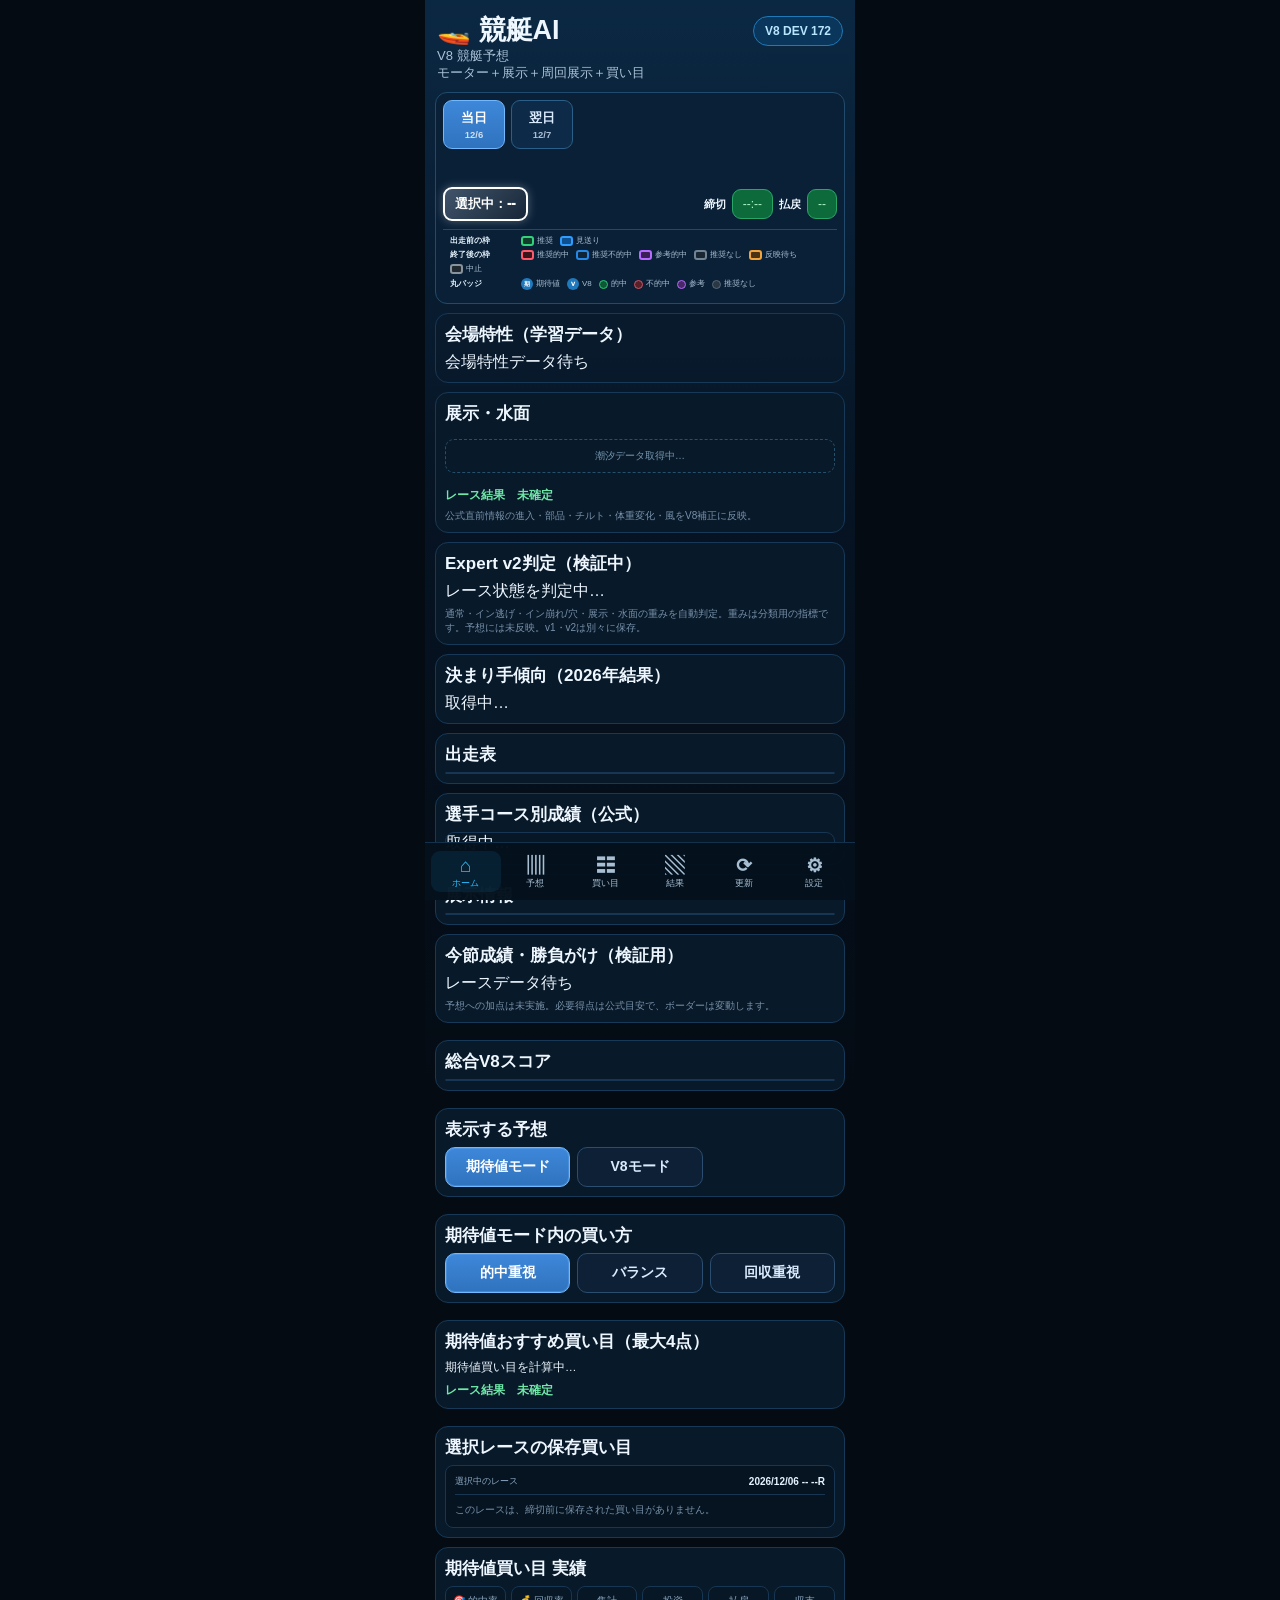
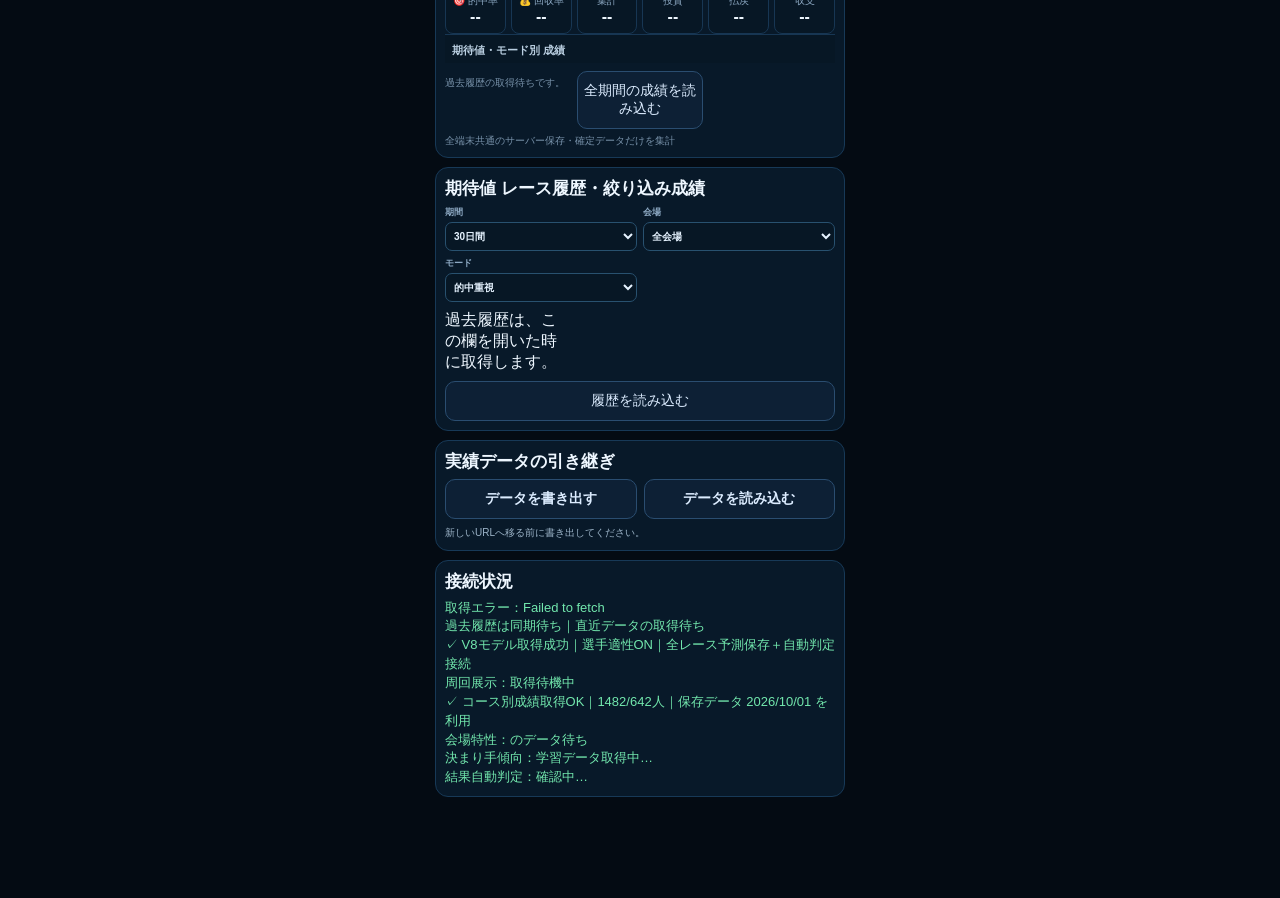
==== index.html @ 97341f0e "DEV172 move meeting context immediately above V8 scores" ====
<!DOCTYPE html>
<html lang="ja"><head><meta charset="utf-8"/><meta http-equiv="Cache-Control" content="no-cache, no-store, must-revalidate"/><meta http-equiv="Pragma" content="no-cache"/><meta http-equiv="Expires" content="0"/><meta content="width=device-width,initial-scale=1,viewport-fit=cover" name="viewport"/><title>競艇AI V8</title><link rel="preconnect" href="https://raw.githubusercontent.com" crossorigin/><link rel="stylesheet" href="styles.css?v=157-whitefix1"><link rel="stylesheet" href="transfer.css?v=88"><link rel="stylesheet" href="mode-fix.css?v=152"><link rel="stylesheet" href="course-stats.css?v=88"><link rel="stylesheet" href="history.css?v=146"><link rel="stylesheet" href="recommendation.css?v=143"><link rel="stylesheet" href="odds-value.css?v=142"><style>.payout-hit{background:#0b7a43!important;color:#eafff4!important;border-color:#25d07f!important}.payout-miss{background:#7f2430!important;color:#fff0f2!important;border-color:#ff6476!important}.payout-ref{background:#652d8f!important;color:#f7eaff!important;border-color:#c084fc!important}.payout-skip{background:#164f86!important;color:#edf7ff!important;border-color:#60a5fa!important}.payout-wait{background:#334155!important;color:#d7e0e8!important;border-color:#64748b!important}</style></head><body data-build="163" data-release="lightweight-runtime"><script>window.__v8HistoryStatus="idle";</script><div class="wrap">
<div class="head nav-anchor" id="homeSection"><div class="brand"><h1>🚤 競艇AI</h1><div class="subhead">V8 競艇予想<br/>モーター＋展示＋周回展示＋買い目</div></div><span class="badge">V8 DEV 172</span></div>
<div class="pickerpanel"><div class="pickrow"><div class="picklabel" aria-hidden="true"></div><div class="datechips"><button class="chipbtn datechip active" id="todayBtn" type="button">当日<small id="todayLabel"></small></button><button class="chipbtn datechip" id="tomorrowBtn" type="button">翌日<small id="tomorrowLabel"></small></button></div></div><div class="pickrow"><div class="picklabel" aria-hidden="true"></div><div aria-label="開催場を横スクロールで選択" class="hscroll" id="venueScroll"></div></div><div class="pickrow"><div class="picklabel" aria-hidden="true"></div><div aria-label="レースを横スクロールで選択" class="hscroll" id="raceScroll"></div></div><div class="cutoffbar"><div class="selectedrace" id="selectedRace">選択中：--</div><div class="ctitle">締切</div><div class="pill" id="cutoff">--:--</div><div class="ctitle">払戻</div><div class="pill" id="selectedPayout">--</div></div><div class="racelegend" aria-label="レース表示の色分け"><div><b>出走前の枠</b><span><i class="lg-frame pre-buy"></i>推奨</span><span><i class="lg-frame pre-skip"></i>見送り</span></div><div><b>終了後の枠</b><span><i class="lg-frame result-hit"></i>推奨的中</span><span><i class="lg-frame result-miss"></i>推奨不的中</span><span><i class="lg-frame result-ref"></i>参考的中</span><span><i class="lg-frame result-none"></i>推奨なし</span><span><i class="lg-frame result-pending"></i>反映待ち</span><span><i class="lg-frame result-cancelled"></i>中止</span></div><div><b>丸バッジ</b><span><i class="lg-badge mode">期</i>期待値</span><span><i class="lg-badge mode">V</i>V8</span><span><i class="lg-dot hit"></i>的中</span><span><i class="lg-dot miss"></i>不的中</span><span><i class="lg-dot ref"></i>参考</span><span><i class="lg-dot none"></i>推奨なし</span></div></div></div>
<div class="panel"><div class="title">会場特性（学習データ）</div><div id="venueTraits">取得中…</div></div>
<div class="panel"><div class="title">展示・水面</div><div class="preview" id="preview"></div><div class="tidepreview" id="tidePreview"><div class="tideempty">潮汐データ取得中…</div></div><div class="livechanges" id="liveChanges"></div><div class="result" id="result">レース結果　未確定</div><div class="foot">公式直前情報の進入・部品・チルト・体重変化・風をV8補正に反映。</div></div>
<div class="panel"><div class="title">Expert v2判定（検証中）</div><div id="expertDiag">レース状態を判定中…</div><div class="foot">通常・イン逃げ・イン崩れ/穴・展示・水面の重みを自動判定。重みは分類用の指標です。予想には未反映。v1・v2は別々に保存。</div></div><div class="panel"><div class="title">決まり手傾向（2026年結果）</div><div id="techniqueTraits">取得中…</div></div>
<div class="panel"><div class="title" id="raceTitle">出走表</div><div class="tablewrap" id="racers"></div></div>
<div class="panel"><div class="title">選手コース別成績（公式）</div><div class="tablewrap" id="courseStats">取得中…</div></div>
<div class="panel"><div class="title">展示情報</div><div class="tablewrap" id="exhibition"></div></div>
<div class="v8grid nav-anchor" id="predictionSection"><div class="panel"><div class="title">総合V8スコア</div><div class="tablewrap" id="v8summary"></div></div><div class="panel nav-anchor" id="betSection"><div class="title">表示する予想</div><div class="modes prediction-type-tabs"><button class="active" data-view="value" aria-pressed="true" type="button">期待値モード</button><button data-view="base" aria-pressed="false" type="button">V8モード</button></div></div><div class="panel value-view-panel"><div class="title">期待値モード内の買い方</div><div class="modes value-modes"><button class="active" data-mode="hit" aria-pressed="true" type="button">的中重視</button><button data-mode="balance" aria-pressed="false" type="button">バランス</button><button data-mode="return" aria-pressed="false" type="button">回収重視</button></div></div><div class="panel value-view-panel"><div class="title">期待値おすすめ買い目（最大4点）</div><div class="kv" id="bets">期待値買い目を計算中…</div><div class="result" id="betResult">レース結果　未確定</div></div><div class="panel value-view-panel"><div class="title">選択レースの保存買い目</div><div id="valueSavedAudit"></div></div><div class="panel base-view-panel" hidden><div class="title">V8モード内の買い方</div><div class="modes base-modes"><button class="active" data-mode="hit" aria-pressed="true" type="button">的中重視</button><button data-mode="balance" aria-pressed="false" type="button">バランス</button><button data-mode="return" aria-pressed="false" type="button">回収重視</button></div></div><div class="panel base-view-panel" hidden><div class="title">通常V8のおすすめ買い目（最大6点）</div><div class="kv" id="baseBets">通常V8買い目を計算中…</div></div><div class="panel base-view-panel" hidden><div class="title">選択レースの保存買い目</div><div id="baseSavedAudit"></div></div></div>
<div class="panel value-view-panel"><div class="title">期待値買い目 実績</div><div class="stats" id="valueStats"><div class="stat"><small>🎯 的中率</small><b>--</b></div><div class="stat"><small>💰 回収率</small><b>--</b></div><div class="stat"><small>集計</small><b>0R</b></div><div class="stat"><small>投資</small><b>¥0</b></div><div class="stat"><small>払戻</small><b>¥0</b></div><div class="stat"><small>収支</small><b>¥0</b></div></div><div class="scoresubtitle">期待値・モード別 成績</div><div class="modestats" id="modeStats"></div><div class="foot">全端末共通のサーバー保存・確定データだけを集計</div></div>
<div class="panel base-view-panel" hidden><div class="title">V8モード 実績</div><div class="scoresubtitle">全V8予想（参考を含む）</div><div class="stats" id="baseStats"><div class="stat"><small>🎯 的中率</small><b>--</b></div><div class="stat"><small>💰 回収率</small><b>--</b></div><div class="stat"><small>集計</small><b>0R</b></div><div class="stat"><small>投資</small><b>¥0</b></div><div class="stat"><small>払戻</small><b>¥0</b></div><div class="stat"><small>収支</small><b>¥0</b></div></div><div class="scoresubtitle">V8・モード別 全予想成績</div><div class="modestats" id="baseModeStats"></div><div class="scoresubtitle stats-section-title">V8 購入推奨のみ</div><div class="stats" id="baseRecommendedStats"><div class="stat"><small>🎯 的中率</small><b>--</b></div><div class="stat"><small>💰 回収率</small><b>--</b></div><div class="stat"><small>集計</small><b>0R</b></div><div class="stat"><small>投資</small><b>¥0</b></div><div class="stat"><small>払戻</small><b>¥0</b></div><div class="stat"><small>収支</small><b>¥0</b></div></div><div class="scoresubtitle">V8・モード別 購入推奨成績</div><div class="modestats" id="baseRecommendedModeStats"></div><div class="foot">全端末共通のサーバー保存データだけを集計。全V8予想には紫表示の参考結果も含み、中止は集計から除外します。</div></div>
<div class="panel nav-anchor" id="settingsSection"><div class="title">実績データの引き継ぎ</div><div class="transfer"><button id="exportDataBtn" type="button">データを書き出す</button><button id="importDataBtn" type="button">データを読み込む</button><input id="importDataFile" type="file" accept="application/json,.json" hidden></div><div class="transferStatus" id="transferStatus">新しいURLへ移る前に書き出してください。</div></div>
<div class="panel"><div class="title">接続状況</div><div class="status" id="status">実データ接続中…</div><div class="status" id="serverDiag">常時自動保存：接続待ち</div><div class="status" id="modelDiag">V8モデル：取得待機中</div><div class="status" id="origDiag">周回展示：取得待機中</div><div class="status" id="courseDiag">コース別成績：取得待機中</div><div class="status" id="venueDiag">会場特性：取得待機中</div><div class="status" id="techniqueDiag">決まり手傾向：取得待機中</div><div class="status" id="resultDiag">結果自動判定：確認中…</div></div>
<nav class="bottomnav" aria-label="画面内メニュー"><button class="active" type="button" data-nav-target="home" aria-current="page"><b>⌂</b>ホーム</button><button type="button" data-nav-target="prediction" aria-current="false"><b>▥</b>予想</button><button type="button" data-nav-target="bets" aria-current="false"><b>☷</b>買い目</button><button type="button" data-nav-target="results" aria-current="false"><b>▧</b>結果</button><button type="button" data-nav-target="refresh" aria-current="false" aria-label="最新データに更新"><b>⟳</b>更新</button><button type="button" data-nav-target="settings" aria-current="false"><b>⚙</b>設定</button></nav>
</div><script src="racer-aptitude.js?v=160-runtime1"></script><script src="app1.js?v=171-lazy-history"></script><script src="probability-calibration.js?v=154"></script><script src="live-conditions.js?v=126"></script><script src="expert-classifier-v2.js?v=169"></script><script src="expert-router.js?v=169"></script><script src="app2.js?v=167-results"></script><script src="odds-value.js?v=164-syncfix"></script><script src="recommendation.js?v=171-lazy-history"></script><script src="history.js?v=171-lazy-history"></script><script src="course-stats.js?v=160-runtime1"></script><script src="venue-stats.js?v=151"></script><script src="technique-stats.js?v=151"></script><script src="pre-race-decision.js?v=143"></script><script src="server-sync.js?v=171-lazy-history"></script><script src="meeting-context.js?v=172-position"></script><script src="navigation.js?v=171-lazy-history"></script></body></html>
---- styles.css ----
*{box-sizing:border-box}html,body{margin:0;background:radial-gradient(circle at 50% 0,#0b2843 0,#061322 38%,#040b13 100%);color:#eef7ff;font-family:-apple-system,BlinkMacSystemFont,"Segoe UI",sans-serif}body{min-width:320px}.wrap{width:100%;max-width:430px;margin:0 auto;padding:14px 10px calc(92px + env(safe-area-inset-bottom))}.head{display:flex;align-items:flex-start;justify-content:space-between;gap:10px;margin:2px 2px 10px}.brand h1{font-size:27px;line-height:1.05;margin:0 0 4px;font-weight:900}.brand .subhead{font-size:13px;color:#aac2d8;line-height:1.3}.badge{font-size:12px;font-weight:800;background:#0a365c;border:1px solid #1f79b7;border-radius:999px;padding:7px 11px;color:#b9e5ff;white-space:nowrap}.panel{background:rgba(9,26,43,.94);border:1px solid #173957;border-radius:13px;padding:9px;margin-bottom:9px}.title{font-size:17px;font-weight:900;margin-bottom:6px}.status{font-size:13px;color:#72e7ad;line-height:1.45}.pickerpanel{margin-bottom:9px;background:#0a2037;border:1px solid #214b6d;border-radius:12px;padding:7px}.pickrow{display:grid;grid-template-columns:52px minmax(0,1fr);align-items:center;gap:6px;margin-bottom:6px}.datechips{display:flex;gap:6px}.datechip{min-width:74px}.datechip small{display:block;font-size:9.5px;opacity:.76;margin-top:2px}.picklabel{font-size:12px;font-weight:850}.hscroll{display:flex;gap:6px;overflow-x:auto;overflow-y:hidden;scrollbar-width:none;padding:1px 1px 3px}.hscroll::-webkit-scrollbar{display:none}.chipbtn{flex:0 0 auto;min-width:62px;border:1px solid #2a5f89;background:#0d2a48;color:#dcecff;border-radius:9px;padding:8px 10px;font-size:13px;font-weight:800;white-space:nowrap}.chipbtn.active{background:linear-gradient(#3e87d9,#2f73be);border-color:#70b8ff;color:#fff}.racechip{min-width:66px}.cutoffbar{display:flex;align-items:center;justify-content:flex-end;gap:6px;margin-top:6px}.cutoffbar .ctitle{font-size:11px;font-weight:850}.cutoffbar .pill{background:#0d6b3b;border:1px solid #2aa568;color:#aaf5c5;border-radius:9px;padding:7px 10px;font-size:12px}.modes{display:grid;grid-template-columns:repeat(3,1fr);gap:7px}button{border:1px solid #2a4d70;background:#0d2035;color:#dcecff;border-radius:10px;padding:10px 6px;font-size:14px}.tablewrap{overflow:hidden;border:1px solid #173653;border-radius:9px;background:#071725}.data{width:100%;border-collapse:collapse;table-layout:fixed;font-size:11.5px}.data th{background:#12304e;color:#b6cde0;padding:6px 2px}.data td{border-top:1px solid #12304a;border-right:1px solid #102b43;padding:6px 2px;text-align:center}.data td.name{text-align:left;font-weight:850}.lanechip{width:28px;height:23px;border-radius:5px;display:inline-flex;align-items:center;justify-content:center;font-weight:900}.l1{background:#fff;color:#111}.l2{background:#333}.l3{background:#ff3b30}.l4{background:#1689ea}.l5{background:#ffd31a;color:#111}.l6{background:#28aa5f}.motor{color:#11d3ff;font-weight:900}.scoreHi{color:#ff5252;font-weight:900}.v8grid{display:grid;grid-template-columns:minmax(0,1.06fr) minmax(0,.94fr);gap:8px}.v8grid>.panel{min-width:0;overflow:hidden}.kv{font-size:11.5px;line-height:1.5}.bettable{width:100%;border-collapse:collapse;table-layout:fixed;font-size:11.5px}.preview{display:grid;grid-template-columns:repeat(4,1fr);gap:6px;text-align:center}.metric,.stat{background:#071725;border:1px solid #173653;border-radius:8px;padding:7px 3px}.metric small,.stat small{display:block;font-size:10px;color:#8ca8c2}.stats{display:grid;grid-template-columns:repeat(6,1fr);gap:5px;text-align:center}.result{font-size:12px;font-weight:800;color:#6ee7a7;margin-top:6px}.foot{font-size:10px;color:#7892aa;margin-top:5px}.bottomnav{position:fixed;left:50%;transform:translateX(-50%);bottom:0;z-index:100;width:100%;max-width:430px;display:grid;grid-template-columns:repeat(5,1fr);background:rgba(5,18,30,.98);border-top:1px solid #14314c;padding:8px 8px calc(8px + env(safe-area-inset-bottom))}.bottomnav div{text-align:center;color:#a8bfd3;font-size:10px}.bottomnav div:first-child{color:#28bfff}.bottomnav b{display:block;font-size:19px}.racechip{position:relative;background:#0d4f8f!important;border-color:#2f9cff!important;color:#fff!important}.racechip.race-ended{background:#111c27!important;border-color:#2b3a47!important;color:#718293!important;opacity:.72}.racechip.race-hit{background:#3a151c!important;border-color:#ff596a!important;color:#fff!important;opacity:1}.racechip.race-miss{background:#102337!important;border-color:#2388e8!important;color:#d8ebff!important}.racechip.race-close{background:#3b171b!important;border-color:#ff596a!important;color:#fff!important}.racechip .racebadge{display:inline-block;margin-top:3px;padding:2px 5px;border-radius:999px;font-size:9px;font-weight:900}.racebadge.hit{background:#102a1b;color:#49e67d}.racebadge.miss{background:#1478d4;color:#fff}.racebadge.wait{background:#34495e;color:#dce7ef}.racebadge.close{background:#ff4757;color:#fff}#raceScroll{display:grid!important;grid-template-columns:repeat(12,minmax(0,1fr));gap:2px;overflow:visible!important;padding:1px 0 3px}#raceScroll .racechip{min-width:0!important;width:100%;padding:6px 1px!important;font-size:10px!important;border-radius:7px;line-height:1.12}#raceScroll .racebadge{font-size:6.5px!important;padding:1px 2px!important}.venuechip{min-width:72px;padding:7px 8px 6px;line-height:1.05}.venuechip .vname{display:block}.venuechip .vnext{display:block;font-size:8.5px;margin-top:4px;font-weight:900}.venuechip .vnext.sale{color:#49e67d}.venuechip .vnext.soon{color:#ffad42}.venuechip .vnext.closed{color:#ff596a}@media(max-width:430px){.wrap{padding-left:8px;padding-right:8px}.panel{padding:8px}.pickerpanel{padding:6px}.chipbtn{font-size:12.5px;padding:8px 9px;min-width:60px}.stats{grid-template-columns:repeat(3,1fr)}}@media(max-width:380px){#raceScroll{gap:1px}#raceScroll .racechip{font-size:9px!important;padding:5px 0!important}#raceScroll .racebadge{font-size:6px!important}}.pickerpanel .pickrow{display:grid!important;grid-template-columns:minmax(0,1fr)!important;gap:0!important}.pickerpanel .pickrow>.picklabel{display:none!important}
/* Selected race: keep race status colors, but make the current choice unmistakable. */
#raceScroll{padding-bottom:15px!important}
#raceScroll .racechip.active{z-index:5;border:2px solid #fff!important;box-shadow:0 0 0 2px rgba(190,222,255,.95),0 0 14px rgba(255,255,255,.95)!important;transform:translateY(-2px) scale(1.08);filter:brightness(1.18)}
#raceScroll .racechip.active::after{content:"選択中";position:absolute;left:50%;bottom:-13px;transform:translateX(-50%);padding:2px 4px;border-radius:999px;background:#fff;color:#16202a;font-size:7px;font-weight:1000;line-height:1;white-space:nowrap}
.selectedrace{margin-right:auto;display:flex;align-items:center;min-height:31px;padding:6px 10px;border:2px solid #fff;border-radius:9px;background:linear-gradient(135deg,#41546a,#172738);color:#fff;font-size:13px;font-weight:950;box-shadow:0 0 10px rgba(255,255,255,.3)}
@media(max-width:380px){#raceScroll .racechip.active{transform:translateY(-2px) scale(1.06)}.selectedrace{font-size:12px;padding:6px 8px}}

html{scroll-behavior:smooth}.nav-anchor{scroll-margin-top:12px}.bottomnav button{border:0!important;background:transparent!important;border-radius:9px!important;padding:3px 1px!important;text-align:center;color:#a8bfd3;font-size:10px;line-height:1.25;min-width:0;touch-action:manipulation}.bottomnav button.active{color:#28bfff!important;background:rgba(24,118,177,.14)!important}.bottomnav button:active{background:rgba(40,191,255,.22)!important}.bottomnav button b{pointer-events:none}

.tidepreview{display:grid;grid-template-columns:repeat(3,minmax(0,1fr));gap:7px;margin-top:8px}.tidemetric{min-width:0;border:1px solid #1b4c70;border-radius:10px;background:#071a2a;padding:9px 5px;text-align:center}.tidemetric small{display:block;color:#86a7c0;font-size:10px;margin-bottom:3px}.tidemetric b{display:block;color:#dff3ff;font-size:14px;white-space:nowrap}.tidemetric em{display:block;color:#62d9ff;font-size:9px;font-style:normal;margin-top:2px;white-space:nowrap}.tidesource,.tideempty{grid-column:1/-1;color:#7596ae;font-size:10px;padding:0 2px}.tideempty{border:1px dashed #25506c;border-radius:9px;padding:9px;text-align:center}
.livechanges{display:grid;grid-template-columns:repeat(2,minmax(0,1fr));gap:6px;margin-top:8px}.livechange{min-width:0;border:1px solid #1c4566;border-radius:9px;background:#091d30;padding:7px}.livechange small{display:block;color:#80a1ba;font-size:9px;margin-bottom:3px}.livechange b{display:block;color:#e5f5ff;font-size:10px;line-height:1.35;overflow-wrap:anywhere}.livewind{grid-column:1/-1;display:flex;justify-content:space-between;gap:8px;border:1px solid #23618a;border-radius:9px;background:#0b2740;padding:7px 9px;font-size:10px}.livewind span{color:#8eb1ca}.livewind b{color:#68ddff;text-align:right}.changeMark{display:inline-block;border-radius:999px;background:#6a2530;color:#ffb9c1;padding:2px 5px;font-weight:900}.subvalue{display:block;color:#7fa2bb;font-size:9px;margin-top:2px}.partchange{color:#ffcc6a;font-weight:800}
#exhibition{overflow-x:auto}.liveex{min-width:760px;table-layout:auto}.liveex th,.liveex td{white-space:nowrap;padding-left:5px;padding-right:5px}.breakdown{width:100%!important;min-width:0!important;table-layout:fixed!important;font-size:9px}.breakdown th,.breakdown td{min-width:0;padding:5px 0!important;white-space:normal;line-height:1.15}.breakdown .lanechip{width:23px;height:21px;font-size:10px}
.bottomnav{grid-template-columns:repeat(6,1fr)!important;padding-left:6px!important;padding-right:6px!important}.bottomnav button{font-size:9px!important}.bottomnav button.refreshing{color:#66d9ff!important}.bottomnav button.refreshing b{animation:navspin .8s linear infinite}@keyframes navspin{to{transform:rotate(360deg)}}
#raceScroll .racechip.race-buy{background:#123c2a!important;box-shadow:inset 0 0 0 1px rgba(52,209,125,.28);color:#fff!important;opacity:1}#raceScroll .racechip.race-buy:not(.active){border-color:#34d17d!important}#raceScroll .racechip.race-skip{background:#0d4f8f!important;border-color:#2f9cff!important;color:#fff!important;opacity:1}#raceScroll .racechip.race-decision-pending{background:#243443!important;border-color:#64798b!important;color:#c4d1dc!important}.predecision{display:flex;align-items:center;justify-content:center;gap:2px;margin:3px auto 0;height:11px;line-height:1}.predecision b{font-size:6.5px;font-weight:950}.predecision.buy b{color:#8affbd}.predecision.skip b{color:#b9e5ff}.predecision.pending b{color:#aab8c5}.predecision i{display:inline-flex;align-items:center;justify-content:center;width:10px;height:10px;border-radius:50%;font-size:6px;font-style:normal;font-weight:950}.predecision i.value{background:#be6b12;color:#fff1c9}.predecision i.v8{background:#2179bd;color:#e7f6ff}
.racelegend{display:grid;gap:4px;margin-top:8px;padding:6px 7px;border-top:1px solid #234963;color:#aac0d2;font-size:8px;line-height:1.2}.racelegend>div{display:flex;align-items:center;flex-wrap:wrap;gap:4px 7px}.racelegend b{flex:0 0 64px;color:#e4f2fc;font-size:8px}.racelegend span{display:inline-flex;align-items:center;gap:3px;white-space:nowrap}.lg-frame{display:inline-block;width:13px;height:10px;border:2px solid;border-radius:3px;background:#102235}.lg-frame.pre-buy{border-color:#34d17d;background:#123c2a}.lg-frame.pre-skip{border-color:#2f9cff;background:#0d4f8f}.lg-frame.result-hit{border-color:#ff596a;background:#3a151c}.lg-frame.result-miss{border-color:#2388e8;background:#102337}.lg-frame.result-ref{border-color:#d89b28;background:#3b2d12}.lg-frame.result-none{border-color:#718494;background:#1a2732}.lg-frame.result-pending{border-color:#f0a43b;background:#4b3214}.lg-badge{display:inline-flex;align-items:center;justify-content:center;width:12px;height:12px;border-radius:50%;font-size:6px;font-style:normal;font-weight:950}.lg-badge.mode{background:#2179bd;color:#fff}.lg-dot{display:inline-block;width:9px;height:9px;border-radius:50%;border:1px solid}.lg-dot.hit{background:#0d5734;border-color:#28c878}.lg-dot.miss{background:#5a202a;border-color:#d25567}.lg-dot.ref{background:#594116;border-color:#d89b28}.lg-dot.none{background:#2b3742;border-color:#56697a}@media(max-width:380px){.racelegend{padding-left:4px;padding-right:4px}.racelegend b{flex-basis:58px}.racelegend>div{gap:3px 5px}}
#raceScroll .racechip.race-reference:not(.active){background:#3b2d12!important;border-color:#d89b28!important;color:#ffe09a!important;opacity:1}#raceScroll .racechip.race-no-recommendation:not(.active){background:#1a2732!important;border-color:#718494!important;color:#b8c5cf!important;opacity:1}#raceScroll .racechip.race-pending:not(.active){background:#4b3214!important;border-color:#f0a43b!important;color:#ffe2a6!important;opacity:1}
.lg-frame.result-ref{border-color:#b56cff;background:#3a2054}.lg-dot.ref{background:#4a2767;border-color:#b56cff}#raceScroll .racechip.race-reference:not(.active){background:#3a2054!important;border-color:#b56cff!important;color:#ead4ff!important}
#raceScroll .racechip.race-cancelled{background:#202830!important;border-color:#87939d!important;color:#c3cbd2!important;opacity:.78}.racebadge.cancelled{background:#53616d;color:#fff}.venuechip .vnext.cancelled{color:#aeb8c0}
#raceScroll .racechip.race-cancelled.active{box-shadow:0 0 0 2px #fff}.lg-frame.result-cancelled{border-color:#87939d;background:#202830}
.stats-section-title{margin-top:14px;padding-top:11px;border-top:1px solid #214b6d;color:#a9dcff}

/* iOS standalone mode can drop long gradient tiles under memory pressure. */
html,body{background-color:#040b13!important}
body{background-image:none!important}
.wrap{background:linear-gradient(180deg,#0b2843 0,#061322 520px,#040b13 1100px);background-repeat:no-repeat;background-color:#040b13}
---- transfer.css ----
.transfer {
  display: grid;
  grid-template-columns: 1fr 1fr;
  gap: 7px;
}

.transfer button {
  font-weight: 850;
}

.transferStatus {
  margin-top: 7px;
  color: #9db5c9;
  font-size: 10px;
  line-height: 1.45;
}

.transferStatus.ok {
  color: #72e7ad;
}

.transferStatus.err {
  color: #ff8c8c;
}
---- mode-fix.css ----
.modes button{
  font-weight:800;
  transition:background .15s,border-color .15s,box-shadow .15s;
}

.modes button.active{
  background:linear-gradient(#3e87d9,#2f73be);
  border-color:#70b8ff;
  color:#fff;
  box-shadow:0 0 0 1px rgba(112,184,255,.28) inset;
}

.modestat{
  padding:8px 4px;
}

.modestat .mode-name{
  min-height:14px;
  font-size:10px;
  font-weight:900;
  color:#b9cee0;
}

.mode-metrics{
  display:grid;
  grid-template-columns:1fr 1fr;
  gap:3px;
  margin:6px 0 5px;
}

.mode-metrics>div{
  min-width:0;
  padding:4px 2px;
  background:#0a2032;
  border-radius:6px;
}

.modestat .mode-metrics span{
  font-size:8px;
  color:#7892aa;
}

.modestat .mode-metrics b{
  margin:2px 0 0;
  font-size:13px;
  line-height:1.15;
  color:#72e7ad;
}

.modestat .mode-metrics .mode-roi{
  color:#66d9ff;
}

.modestat .mode-count{
  font-size:8.5px;
  color:#8ca8c2;
}

.mode-money{
  display:grid;
  gap:3px;
  margin:0 1px 5px;
  padding:5px;
  background:#061421;
  border:1px solid #173653;
  border-radius:6px;
}

.modestat .mode-money span{
  display:flex;
  align-items:center;
  justify-content:space-between;
  gap:3px;
  font-size:8.5px;
}

.mode-money em{
  color:#7892aa;
  font-style:normal;
}

.mode-money strong{
  min-width:0;
  color:#e6f3ff;
  font-size:10px;
  line-height:1.2;
  white-space:nowrap;
}

.modeaudit{
  grid-column:1/-1;
  margin-top:4px;
  padding:9px;
  background:#061421;
  border:1px solid #173653;
  border-radius:8px;
}

.modeaudit.empty{
  color:#7892aa;
  font-size:9.5px;
  line-height:1.45;
}

.audit-title{
  display:flex;
  align-items:center;
  justify-content:space-between;
  gap:8px;
  padding-bottom:6px;
  border-bottom:1px solid #173653;
}

.audit-title span,.audit-label{
  color:#8ca8c2;
  font-size:9px;
}

.audit-title b{
  color:#e6f3ff;
  font-size:10px;
  text-align:right;
}

.audit-result{
  padding:7px 0 5px;
  color:#8ca8c2;
  font-size:10px;
}

.audit-result strong{
  margin-left:5px;
  color:#ffd37a;
  font-size:13px;
}

.audit-label{
  margin-bottom:4px;
}

.audit-row{
  display:grid;
  grid-template-columns:72px 1fr;
  gap:6px;
  align-items:start;
  padding:6px 0;
  border-top:1px solid rgba(23,54,83,.7);
}

.audit-mode b{
  display:block;
  color:#b9cee0;
  font-size:9px;
}

.audit-status{
  display:inline-block;
  margin-top:3px;
  padding:2px 5px;
  border-radius:999px;
  background:#243443;
  color:#9fb7ca;
  font-size:8px;
  font-weight:900;
}

.audit-status.hit{
  background:#0d5734;
  color:#76f0aa;
}

.audit-status.miss{
  background:#3c2930;
  color:#ff9aaa;
}

.audit-status.ref{
  background:#4a2767;
  color:#ead4ff;
}

.audit-picks{
  display:flex;
  flex-wrap:wrap;
  gap:4px;
}

.audit-picks span{
  padding:3px 5px;
  border:1px solid #28516f;
  border-radius:5px;
  background:#0a2032;
  color:#b9cee0;
  font-size:9px;
  font-weight:800;
}

.audit-picks span.winner{
  background:#5a421d;
  border-color:#d69b32;
  color:#fff0b8;
  box-shadow:0 0 0 1px rgba(255,190,74,.2) inset;
}

.audit-picks span.no-picks{
  border-color:transparent;
  background:transparent;
  color:#7892aa;
  font-weight:500;
}

.audit-empty-note{
  padding:8px 0 1px;
  color:#7892aa;
  font-size:9.5px;
  line-height:1.45;
}

.audit-status.wait{
  background:#123d62;
  color:#9ed6ff;
}

.audit-verdict{margin:2px 0 8px;padding:7px 9px;border-radius:7px;font-size:11px;font-weight:900;border:1px solid #28516f;background:#0a2032;color:#b9cee0}.audit-verdict.hit{border-color:#1e9b63;background:#0b3e29;color:#83f5b7}.audit-verdict.ref{border-color:#b56cff;background:#3a2054;color:#ead4ff}.audit-verdict.miss{border-color:#8e4653;background:#38232a;color:#ff9aaa}.audit-verdict.wait{border-color:#245d88;background:#103653;color:#9ed6ff}

.race-dual{display:inline-flex;justify-content:center;align-items:center;gap:2px;margin-top:2px}.racebadge.mini{display:inline-flex!important;align-items:center;justify-content:center;width:13px;height:13px;margin:0!important;padding:0!important;border-radius:50%!important;font-size:7px!important;line-height:1!important;font-weight:950!important;border:1px solid transparent}.racebadge.mini.hit{background:#0d5734!important;border-color:#28c878;color:#8affbd!important}.racebadge.mini.miss{background:#5a202a!important;border-color:#d25567;color:#ffb2bd!important}.racebadge.mini.ref{background:#594116!important;border-color:#d89b28;color:#ffe09a!important}.racebadge.mini.none{background:#2b3742!important;border-color:#56697a;color:#a6b5c2!important}
.racebadge.mini.ref{background:#4a2767!important;border-color:#b56cff!important;color:#ead4ff!important}
---- course-stats.css ----
.coursenote{font-size:10px;color:#7892aa;margin:0 0 6px}
.coursecell{font-weight:900;color:#70b8ff}
.coursegood{color:#72e7ad;font-weight:900}
.racechip.race-pending{background:#152433!important;border-color:#d69b32!important;color:#b9c8d4!important;opacity:.82}
.racechip.race-pending.active{box-shadow:0 0 0 1px rgba(255,190,74,.35) inset}
.racebadge.pending{background:#5a421d;color:#ffd37a}
.scorenote{font-size:9.5px;line-height:1.35;color:#8fa9bf;padding:5px 7px;background:#061421;border-bottom:1px solid #173653}
.scoretable .scorebig{font-size:15px;font-weight:950;color:#66d9ff}
.scoregrade{display:inline-flex;align-items:center;justify-content:center;width:24px;height:20px;border-radius:6px;font-size:11px;font-weight:950}
.scoregrade.gradeA{background:#0d5734;color:#76f0aa;border:1px solid #238e5b}
.scoregrade.gradeB{background:#5a421d;color:#ffd37a;border:1px solid #9a6d25}
.scoregrade.gradeC{background:#3c2930;color:#ff9aaa;border:1px solid #7a3e4c}
.scoresubtitle{font-size:11px;font-weight:900;color:#b9cee0;padding:8px 7px 5px;background:#071725;border-top:1px solid #173653}
.breakdown td:not(:first-child){font-weight:850;color:#b9e5ff}
.v8grid{grid-template-columns:1fr}
.modehint{font-size:10px;line-height:1.4;color:#9fb7ca;background:#071725;border:1px solid #173653;border-radius:7px;padding:6px 8px;margin-bottom:6px}
.modestats{display:grid;grid-template-columns:repeat(3,1fr);gap:6px;margin-top:8px}
.modestat{background:#071725;border:1px solid #173653;border-radius:8px;padding:8px 3px;text-align:center}
.modestat.active{border-color:#2f9cff;box-shadow:0 0 0 1px rgba(47,156,255,.2) inset}
.modestat small,.modestat span{display:block;font-size:9px;color:#8ca8c2}
.modestat b{display:block;font-size:16px;color:#72e7ad;margin:3px 0}
.venueprofile{display:grid;grid-template-columns:repeat(4,1fr);gap:6px}
.venueprofile>div{background:#071725;border:1px solid #173653;border-radius:8px;padding:7px 3px;text-align:center}
.venueprofile small{display:block;font-size:9px;color:#8ca8c2}
.venueprofile b{display:block;font-size:12px;color:#b9e5ff;margin-top:3px}
.venuenote{font-size:9px;color:#7892aa;line-height:1.4;margin-top:6px}
.techniquelead{background:#071725;border:1px solid #173653;border-radius:9px;padding:8px;margin-bottom:7px}.techniquelead>small{display:block;color:#8ca8c2;font-size:10px;margin-bottom:5px}.techniquechips{display:flex;gap:5px;flex-wrap:wrap}.techniquechip{display:inline-flex;align-items:center;gap:4px;border:1px solid #28516f;border-radius:999px;background:#0d2a43;padding:5px 8px;font-size:11px;color:#bcd4e8}.techniquechip b{color:#fff}.techniquechip.rank1{background:#0d5a3c;border-color:#28b979;color:#baffd3}.techniquechip.rank2{background:#123d62;border-color:#338bd1}.techniquenote{font-size:9.5px;color:#7892aa;margin-top:6px;line-height:1.4}.techniquetable th:nth-child(1){width:12%}.techniquetable th:nth-child(2){width:32%}.techniquetable th:nth-child(3){width:36%}.techniquetable th:nth-child(4){width:20%}.techniquetable td small{display:block;color:#7892aa;font-size:8.5px;margin-top:2px}
---- history.css ----
.history-filters{display:grid;grid-template-columns:repeat(2,1fr);gap:6px;margin-bottom:8px}.history-filters label{font-size:9px;color:#8ca8c2;font-weight:800}.history-filters select{display:block;width:100%;margin-top:3px;padding:7px 4px;border:1px solid #28516f;border-radius:7px;background:#071725;color:#e6f3ff;font-size:10px;font-weight:800}.history-summary{display:grid;grid-template-columns:repeat(3,1fr);gap:5px;margin-bottom:8px}.history-summary>div{padding:7px 3px;border:1px solid #173653;border-radius:7px;background:#071725;text-align:center}.history-summary small{display:block;color:#7892aa;font-size:8px}.history-summary b{display:block;margin-top:2px;color:#e6f3ff;font-size:12px}.history-summary .roi{color:#66d9ff}.plus{color:#72e7ad!important}.minus{color:#ff8e9d!important}.history-list{display:grid;gap:5px;max-height:440px;overflow:auto}.history-item{border:1px solid #173653;border-radius:8px;background:#071725;overflow:hidden}.history-item summary{display:flex;align-items:center;justify-content:space-between;gap:7px;padding:8px;cursor:pointer;list-style:none}.history-item summary::-webkit-details-marker{display:none}.history-item summary>span:first-child{min-width:0}.history-item summary b{display:block;color:#e6f3ff;font-size:10px}.history-item summary small{display:block;margin-top:2px;color:#7892aa;font-size:9px}.history-result{flex:0 0 auto;padding:3px 6px;border-radius:999px;font-size:8px;font-weight:900}.history-result.hit,.history-mode-row .hit{background:#0d5734;color:#76f0aa}.history-result.miss,.history-mode-row .miss{background:#3c2930;color:#ff9aaa}.history-result.ref,.history-mode-row .ref{background:#4a2767;color:#ead4ff}.history-result.wait,.history-mode-row .wait{background:#123d62;color:#9ed6ff}.history-detail{padding:0 7px 6px}.history-mode-row{display:grid;grid-template-columns:58px 49px 1fr 1fr 52px;gap:3px;align-items:center;padding:6px 0;border-top:1px solid #173653;font-size:8px}.history-mode-row span{color:#b9cee0;font-weight:800}.history-mode-row b{padding:2px 3px;border-radius:999px;text-align:center;font-size:7px}.history-mode-row em{color:#8ca8c2;font-style:normal;text-align:right}.history-mode-row strong{text-align:right;font-size:8px}.history-empty{padding:14px 8px;color:#7892aa;text-align:center;font-size:10px}@media(max-width:380px){.history-filters{gap:4px}.history-filters select{font-size:9px}.history-mode-row{grid-template-columns:49px 46px 1fr 1fr 43px;font-size:7px}}
---- recommendation.css ----
.recommendation-box{margin:0 0 7px;padding:7px;border:1px solid #214b6d;border-radius:8px;background:#071725}.recommend-title{display:flex;align-items:center;justify-content:space-between;gap:5px;margin-bottom:6px;color:#b9cee0;font-size:10px;font-weight:900}.recommend-title strong{padding:3px 7px;border-radius:999px;font-size:9px}.recommend-title strong.buy,.recommend-chip.buy b{background:#0d5734;color:#76f0aa}.recommend-title strong.caution,.recommend-chip.caution b{background:#5a421d;color:#ffe29a}.recommend-title strong.skip,.recommend-chip.skip b{background:#3c2930;color:#ff9aaa}.recommend-title strong.none,.recommend-chip.none b{background:#243443;color:#9fb7ca}.recommend-chips{display:grid;grid-template-columns:repeat(3,1fr);gap:3px}.recommend-chip{min-width:0;padding:4px 2px;border:1px solid #173653;border-radius:6px;background:#0a2032;text-align:center}.recommend-chip.active{border-color:#70b8ff;box-shadow:0 0 0 1px rgba(112,184,255,.25)}.recommend-chip span{display:block;overflow:hidden;color:#8ca8c2;font-size:7px;white-space:nowrap}.recommend-chip b{display:inline-block;margin-top:3px;padding:2px 4px;border-radius:999px;font-size:7px}.recommend-score{margin-top:6px;color:#8ca8c2;font-size:8px}.recommend-score b{color:#e6f3ff;font-size:12px}.recommendation-box ul{margin:4px 0;padding-left:14px;color:#9fb7ca;font-size:8px;line-height:1.45}.recommend-stats{padding-top:5px;border-top:1px solid #173653;color:#66d9ff;font-size:8px;font-weight:800}
---- odds-value.css ----
.odds-wait{margin-bottom:5px;padding:5px 6px;border:1px solid #28516f;border-radius:6px;background:#0a2032;color:#9ed6ff;font-size:8px}.odds-head{display:flex;align-items:center;gap:5px;margin-bottom:6px;color:#b9cee0;font-size:9px;font-weight:900}.odds-head b{padding:2px 5px;border-radius:999px;background:#0d5734;color:#76f0aa}.odds-head span{margin-left:auto;color:#7892aa;font-size:7px}.value-table th,.value-table td{font-size:9px}.value-table .ev-high{color:#72e7ad;font-weight:900}.value-note{margin-top:4px;color:#7892aa;font-size:7px}.value-empty{padding:9px 5px;border:1px solid #3c2930;border-radius:6px;background:#21151a;color:#ff9aaa;font-size:9px;line-height:1.4}
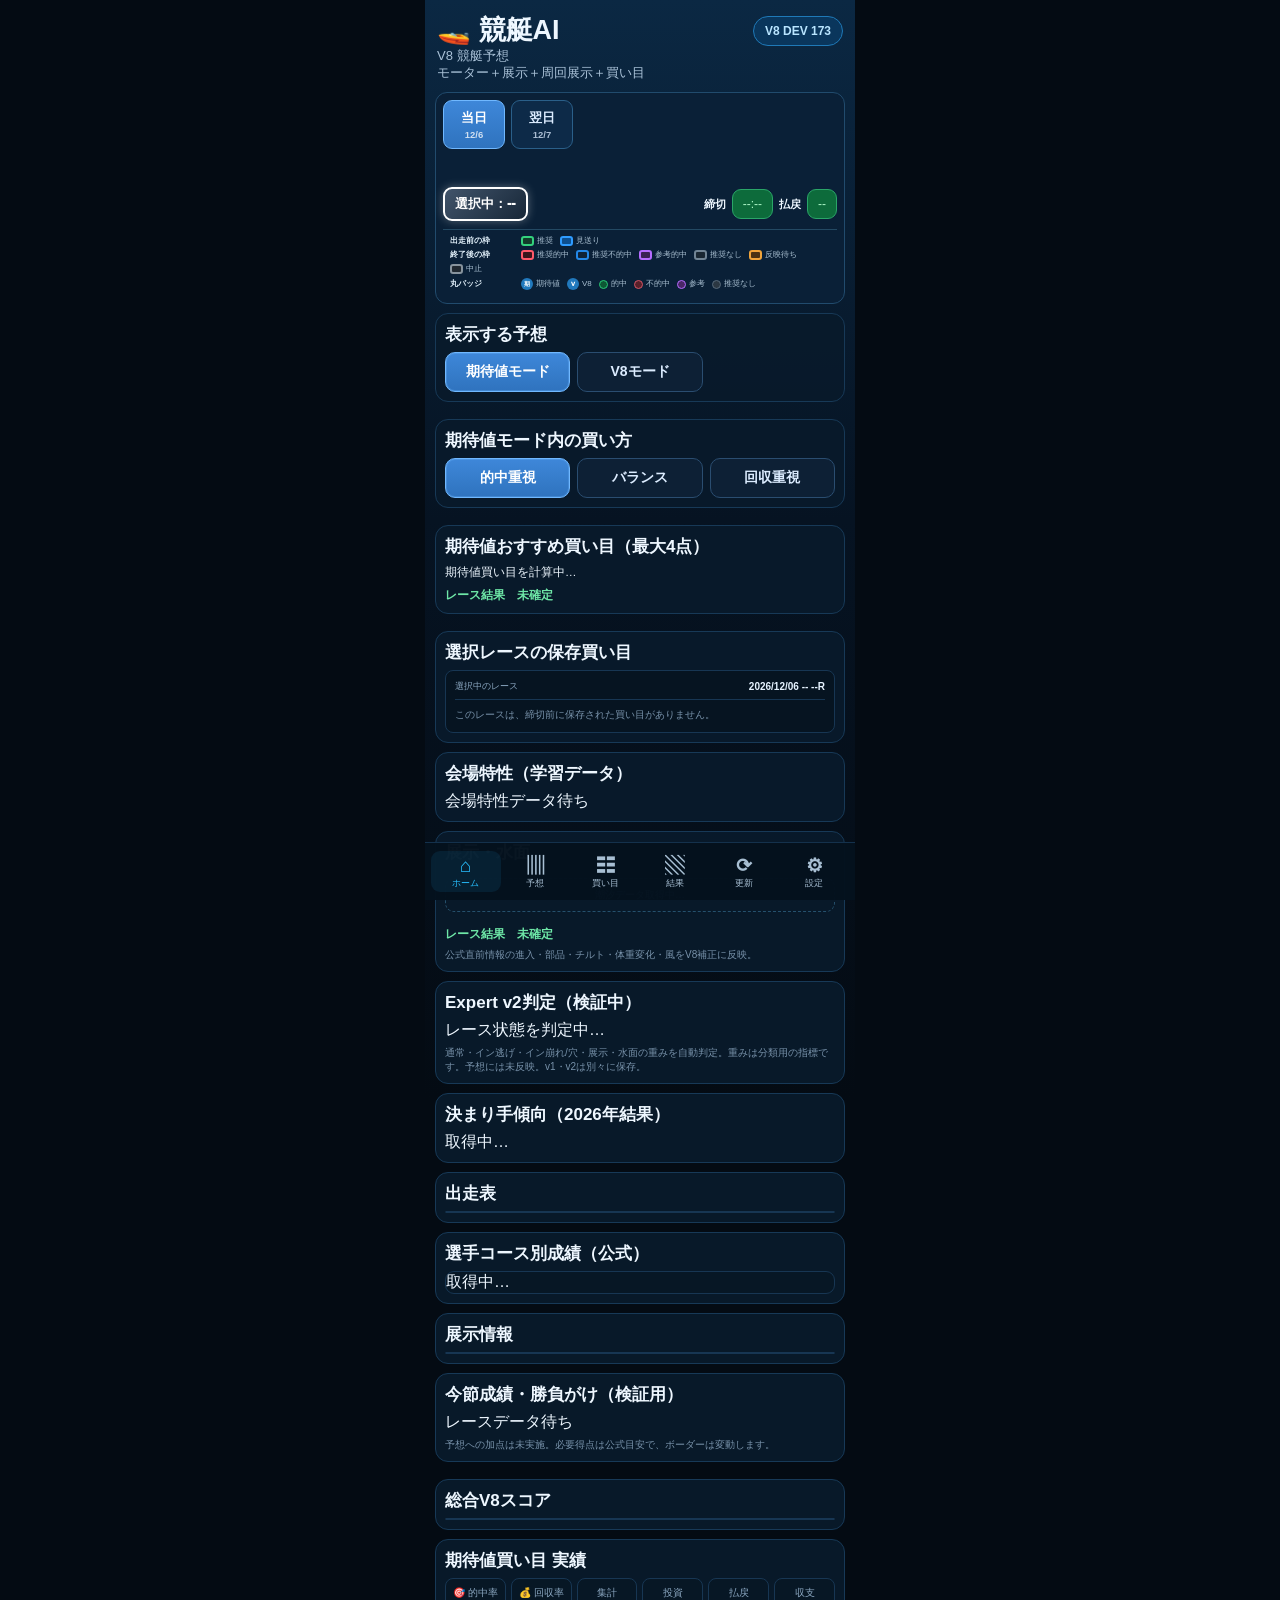
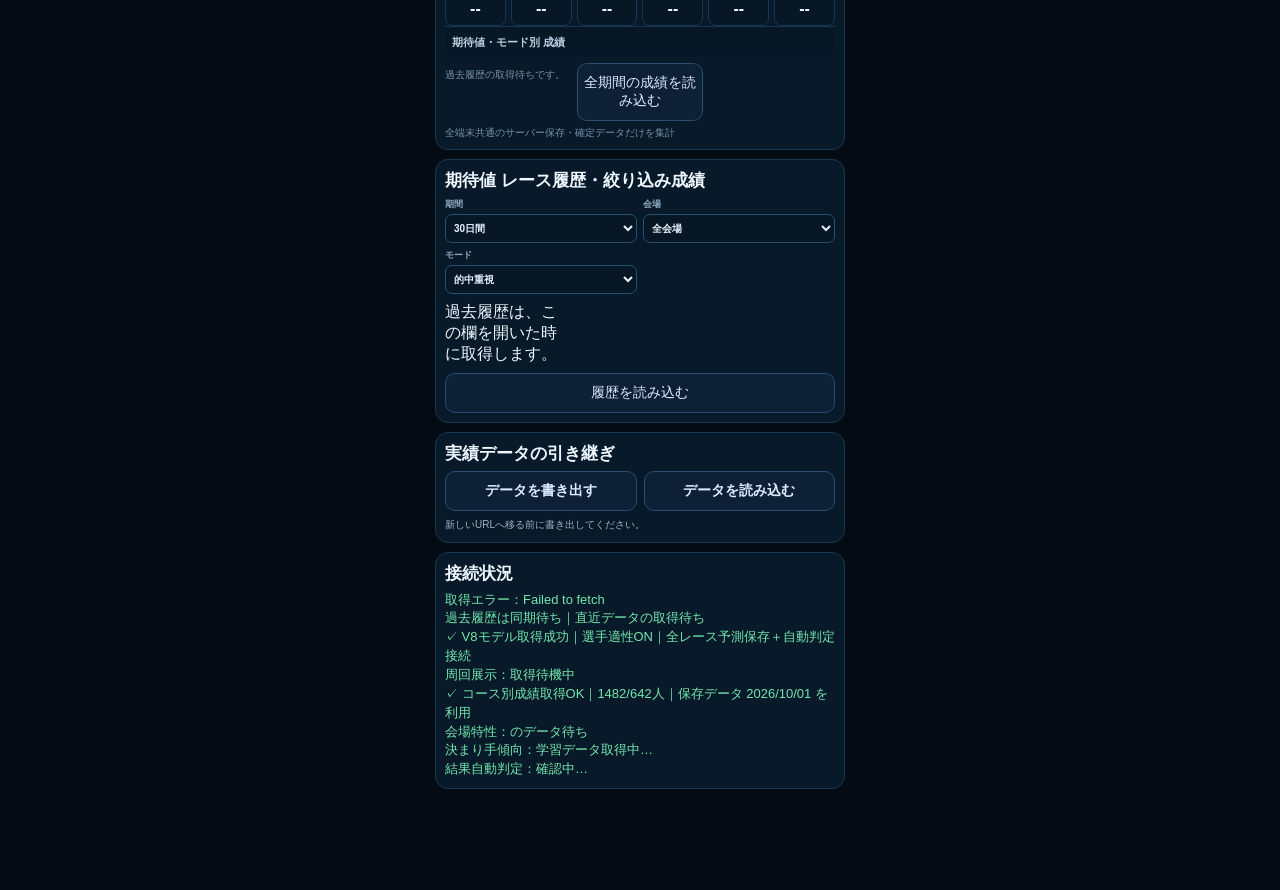
==== commit 6c7f1841: "DEV173 move prediction selection and bet panels above venue traits" ====
--- a/index.html
+++ b/index.html
@@ -1,14 +1,15 @@
 <!DOCTYPE html>
 <html lang="ja"><head><meta charset="utf-8"/><meta http-equiv="Cache-Control" content="no-cache, no-store, must-revalidate"/><meta http-equiv="Pragma" content="no-cache"/><meta http-equiv="Expires" content="0"/><meta content="width=device-width,initial-scale=1,viewport-fit=cover" name="viewport"/><title>競艇AI V8</title><link rel="preconnect" href="https://raw.githubusercontent.com" crossorigin/><link rel="stylesheet" href="styles.css?v=157-whitefix1"><link rel="stylesheet" href="transfer.css?v=88"><link rel="stylesheet" href="mode-fix.css?v=152"><link rel="stylesheet" href="course-stats.css?v=88"><link rel="stylesheet" href="history.css?v=146"><link rel="stylesheet" href="recommendation.css?v=143"><link rel="stylesheet" href="odds-value.css?v=142"><style>.payout-hit{background:#0b7a43!important;color:#eafff4!important;border-color:#25d07f!important}.payout-miss{background:#7f2430!important;color:#fff0f2!important;border-color:#ff6476!important}.payout-ref{background:#652d8f!important;color:#f7eaff!important;border-color:#c084fc!important}.payout-skip{background:#164f86!important;color:#edf7ff!important;border-color:#60a5fa!important}.payout-wait{background:#334155!important;color:#d7e0e8!important;border-color:#64748b!important}</style></head><body data-build="163" data-release="lightweight-runtime"><script>window.__v8HistoryStatus="idle";</script><div class="wrap">
-<div class="head nav-anchor" id="homeSection"><div class="brand"><h1>🚤 競艇AI</h1><div class="subhead">V8 競艇予想<br/>モーター＋展示＋周回展示＋買い目</div></div><span class="badge">V8 DEV 172</span></div>
+<div class="head nav-anchor" id="homeSection"><div class="brand"><h1>🚤 競艇AI</h1><div class="subhead">V8 競艇予想<br/>モーター＋展示＋周回展示＋買い目</div></div><span class="badge">V8 DEV 173</span></div>
 <div class="pickerpanel"><div class="pickrow"><div class="picklabel" aria-hidden="true"></div><div class="datechips"><button class="chipbtn datechip active" id="todayBtn" type="button">当日<small id="todayLabel"></small></button><button class="chipbtn datechip" id="tomorrowBtn" type="button">翌日<small id="tomorrowLabel"></small></button></div></div><div class="pickrow"><div class="picklabel" aria-hidden="true"></div><div aria-label="開催場を横スクロールで選択" class="hscroll" id="venueScroll"></div></div><div class="pickrow"><div class="picklabel" aria-hidden="true"></div><div aria-label="レースを横スクロールで選択" class="hscroll" id="raceScroll"></div></div><div class="cutoffbar"><div class="selectedrace" id="selectedRace">選択中：--</div><div class="ctitle">締切</div><div class="pill" id="cutoff">--:--</div><div class="ctitle">払戻</div><div class="pill" id="selectedPayout">--</div></div><div class="racelegend" aria-label="レース表示の色分け"><div><b>出走前の枠</b><span><i class="lg-frame pre-buy"></i>推奨</span><span><i class="lg-frame pre-skip"></i>見送り</span></div><div><b>終了後の枠</b><span><i class="lg-frame result-hit"></i>推奨的中</span><span><i class="lg-frame result-miss"></i>推奨不的中</span><span><i class="lg-frame result-ref"></i>参考的中</span><span><i class="lg-frame result-none"></i>推奨なし</span><span><i class="lg-frame result-pending"></i>反映待ち</span><span><i class="lg-frame result-cancelled"></i>中止</span></div><div><b>丸バッジ</b><span><i class="lg-badge mode">期</i>期待値</span><span><i class="lg-badge mode">V</i>V8</span><span><i class="lg-dot hit"></i>的中</span><span><i class="lg-dot miss"></i>不的中</span><span><i class="lg-dot ref"></i>参考</span><span><i class="lg-dot none"></i>推奨なし</span></div></div></div>
+<div class="v8grid"><div class="panel nav-anchor" id="betSection"><div class="title">表示する予想</div><div class="modes prediction-type-tabs"><button class="active" data-view="value" aria-pressed="true" type="button">期待値モード</button><button data-view="base" aria-pressed="false" type="button">V8モード</button></div></div><div class="panel value-view-panel"><div class="title">期待値モード内の買い方</div><div class="modes value-modes"><button class="active" data-mode="hit" aria-pressed="true" type="button">的中重視</button><button data-mode="balance" aria-pressed="false" type="button">バランス</button><button data-mode="return" aria-pressed="false" type="button">回収重視</button></div></div><div class="panel value-view-panel"><div class="title">期待値おすすめ買い目（最大4点）</div><div class="kv" id="bets">期待値買い目を計算中…</div><div class="result" id="betResult">レース結果　未確定</div></div><div class="panel value-view-panel"><div class="title">選択レースの保存買い目</div><div id="valueSavedAudit"></div></div><div class="panel base-view-panel" hidden><div class="title">V8モード内の買い方</div><div class="modes base-modes"><button class="active" data-mode="hit" aria-pressed="true" type="button">的中重視</button><button data-mode="balance" aria-pressed="false" type="button">バランス</button><button data-mode="return" aria-pressed="false" type="button">回収重視</button></div></div><div class="panel base-view-panel" hidden><div class="title">通常V8のおすすめ買い目（最大6点）</div><div class="kv" id="baseBets">通常V8買い目を計算中…</div></div><div class="panel base-view-panel" hidden><div class="title">選択レースの保存買い目</div><div id="baseSavedAudit"></div></div></div>
 <div class="panel"><div class="title">会場特性（学習データ）</div><div id="venueTraits">取得中…</div></div>
 <div class="panel"><div class="title">展示・水面</div><div class="preview" id="preview"></div><div class="tidepreview" id="tidePreview"><div class="tideempty">潮汐データ取得中…</div></div><div class="livechanges" id="liveChanges"></div><div class="result" id="result">レース結果　未確定</div><div class="foot">公式直前情報の進入・部品・チルト・体重変化・風をV8補正に反映。</div></div>
 <div class="panel"><div class="title">Expert v2判定（検証中）</div><div id="expertDiag">レース状態を判定中…</div><div class="foot">通常・イン逃げ・イン崩れ/穴・展示・水面の重みを自動判定。重みは分類用の指標です。予想には未反映。v1・v2は別々に保存。</div></div><div class="panel"><div class="title">決まり手傾向（2026年結果）</div><div id="techniqueTraits">取得中…</div></div>
 <div class="panel"><div class="title" id="raceTitle">出走表</div><div class="tablewrap" id="racers"></div></div>
 <div class="panel"><div class="title">選手コース別成績（公式）</div><div class="tablewrap" id="courseStats">取得中…</div></div>
 <div class="panel"><div class="title">展示情報</div><div class="tablewrap" id="exhibition"></div></div>
-<div class="v8grid nav-anchor" id="predictionSection"><div class="panel"><div class="title">総合V8スコア</div><div class="tablewrap" id="v8summary"></div></div><div class="panel nav-anchor" id="betSection"><div class="title">表示する予想</div><div class="modes prediction-type-tabs"><button class="active" data-view="value" aria-pressed="true" type="button">期待値モード</button><button data-view="base" aria-pressed="false" type="button">V8モード</button></div></div><div class="panel value-view-panel"><div class="title">期待値モード内の買い方</div><div class="modes value-modes"><button class="active" data-mode="hit" aria-pressed="true" type="button">的中重視</button><button data-mode="balance" aria-pressed="false" type="button">バランス</button><button data-mode="return" aria-pressed="false" type="button">回収重視</button></div></div><div class="panel value-view-panel"><div class="title">期待値おすすめ買い目（最大4点）</div><div class="kv" id="bets">期待値買い目を計算中…</div><div class="result" id="betResult">レース結果　未確定</div></div><div class="panel value-view-panel"><div class="title">選択レースの保存買い目</div><div id="valueSavedAudit"></div></div><div class="panel base-view-panel" hidden><div class="title">V8モード内の買い方</div><div class="modes base-modes"><button class="active" data-mode="hit" aria-pressed="true" type="button">的中重視</button><button data-mode="balance" aria-pressed="false" type="button">バランス</button><button data-mode="return" aria-pressed="false" type="button">回収重視</button></div></div><div class="panel base-view-panel" hidden><div class="title">通常V8のおすすめ買い目（最大6点）</div><div class="kv" id="baseBets">通常V8買い目を計算中…</div></div><div class="panel base-view-panel" hidden><div class="title">選択レースの保存買い目</div><div id="baseSavedAudit"></div></div></div>
+<div class="v8grid nav-anchor" id="predictionSection"><div class="panel"><div class="title">総合V8スコア</div><div class="tablewrap" id="v8summary"></div></div></div>
 <div class="panel value-view-panel"><div class="title">期待値買い目 実績</div><div class="stats" id="valueStats"><div class="stat"><small>🎯 的中率</small><b>--</b></div><div class="stat"><small>💰 回収率</small><b>--</b></div><div class="stat"><small>集計</small><b>0R</b></div><div class="stat"><small>投資</small><b>¥0</b></div><div class="stat"><small>払戻</small><b>¥0</b></div><div class="stat"><small>収支</small><b>¥0</b></div></div><div class="scoresubtitle">期待値・モード別 成績</div><div class="modestats" id="modeStats"></div><div class="foot">全端末共通のサーバー保存・確定データだけを集計</div></div>
 <div class="panel base-view-panel" hidden><div class="title">V8モード 実績</div><div class="scoresubtitle">全V8予想（参考を含む）</div><div class="stats" id="baseStats"><div class="stat"><small>🎯 的中率</small><b>--</b></div><div class="stat"><small>💰 回収率</small><b>--</b></div><div class="stat"><small>集計</small><b>0R</b></div><div class="stat"><small>投資</small><b>¥0</b></div><div class="stat"><small>払戻</small><b>¥0</b></div><div class="stat"><small>収支</small><b>¥0</b></div></div><div class="scoresubtitle">V8・モード別 全予想成績</div><div class="modestats" id="baseModeStats"></div><div class="scoresubtitle stats-section-title">V8 購入推奨のみ</div><div class="stats" id="baseRecommendedStats"><div class="stat"><small>🎯 的中率</small><b>--</b></div><div class="stat"><small>💰 回収率</small><b>--</b></div><div class="stat"><small>集計</small><b>0R</b></div><div class="stat"><small>投資</small><b>¥0</b></div><div class="stat"><small>払戻</small><b>¥0</b></div><div class="stat"><small>収支</small><b>¥0</b></div></div><div class="scoresubtitle">V8・モード別 購入推奨成績</div><div class="modestats" id="baseRecommendedModeStats"></div><div class="foot">全端末共通のサーバー保存データだけを集計。全V8予想には紫表示の参考結果も含み、中止は集計から除外します。</div></div>
 <div class="panel nav-anchor" id="settingsSection"><div class="title">実績データの引き継ぎ</div><div class="transfer"><button id="exportDataBtn" type="button">データを書き出す</button><button id="importDataBtn" type="button">データを読み込む</button><input id="importDataFile" type="file" accept="application/json,.json" hidden></div><div class="transferStatus" id="transferStatus">新しいURLへ移る前に書き出してください。</div></div>
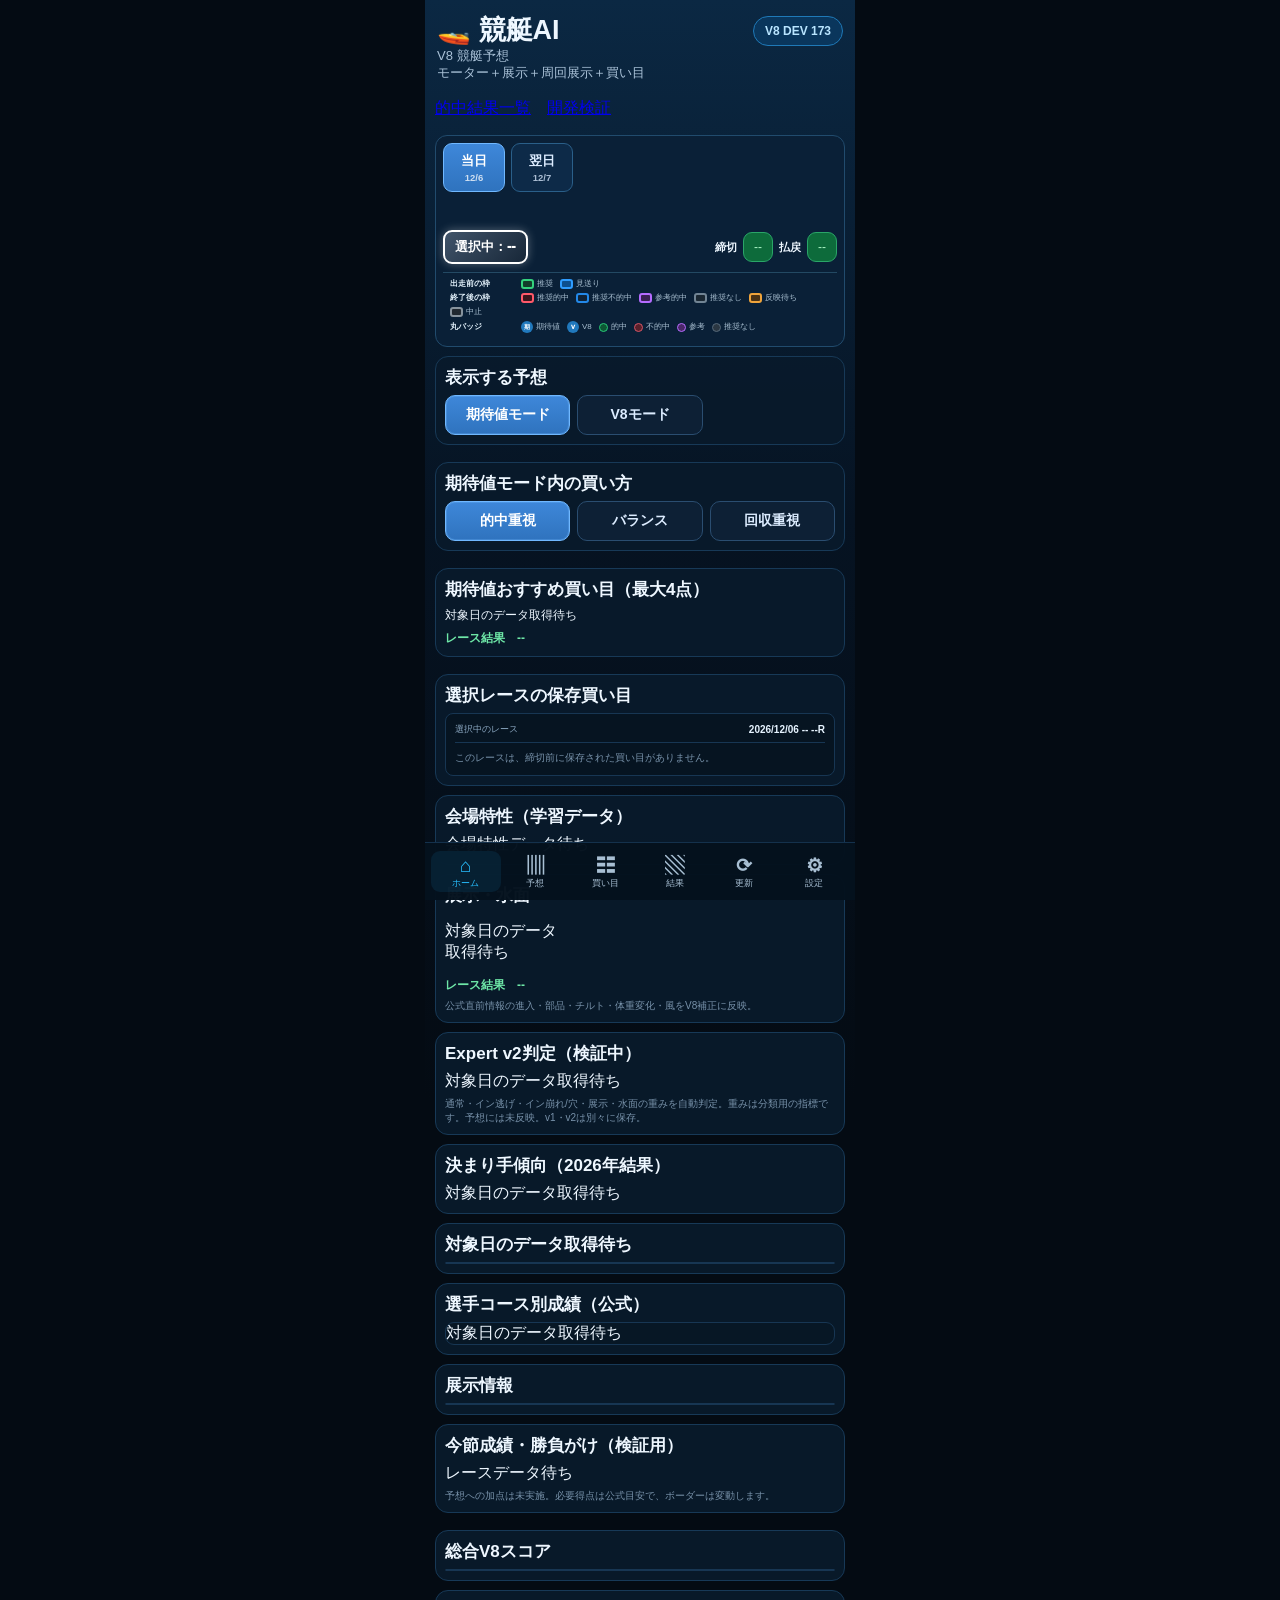
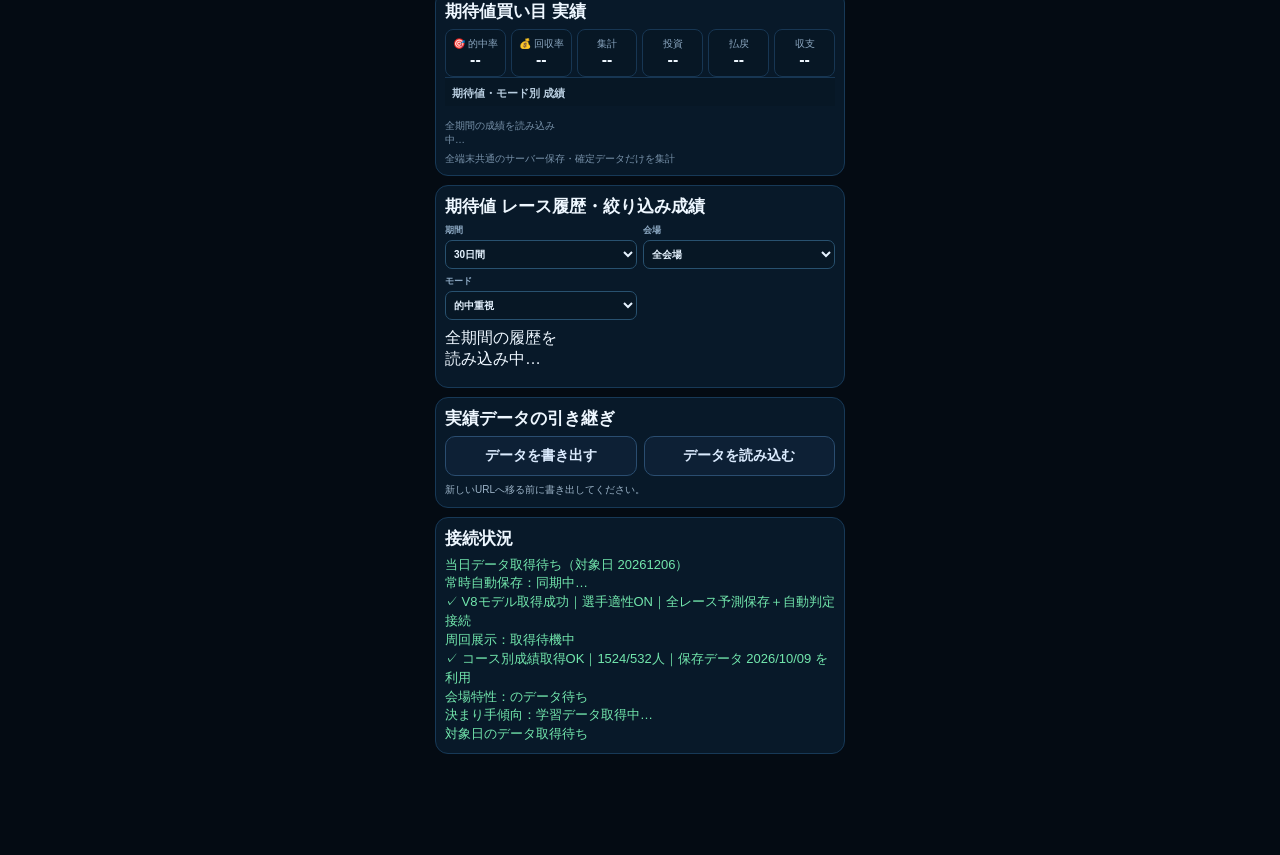
==== commit d19dd778: "Deploy verified V8 saved-ticket and results UI User authorized production cutover on 2026-10-09. Roo" ====
--- a/index.html
+++ b/index.html
@@ -1,7 +1,7 @@
 <!DOCTYPE html>
-<html lang="ja"><head><meta charset="utf-8"/><meta http-equiv="Cache-Control" content="no-cache, no-store, must-revalidate"/><meta http-equiv="Pragma" content="no-cache"/><meta http-equiv="Expires" content="0"/><meta content="width=device-width,initial-scale=1,viewport-fit=cover" name="viewport"/><title>競艇AI V8</title><link rel="preconnect" href="https://raw.githubusercontent.com" crossorigin/><link rel="stylesheet" href="styles.css?v=157-whitefix1"><link rel="stylesheet" href="transfer.css?v=88"><link rel="stylesheet" href="mode-fix.css?v=152"><link rel="stylesheet" href="course-stats.css?v=88"><link rel="stylesheet" href="history.css?v=146"><link rel="stylesheet" href="recommendation.css?v=143"><link rel="stylesheet" href="odds-value.css?v=142"><style>.payout-hit{background:#0b7a43!important;color:#eafff4!important;border-color:#25d07f!important}.payout-miss{background:#7f2430!important;color:#fff0f2!important;border-color:#ff6476!important}.payout-ref{background:#652d8f!important;color:#f7eaff!important;border-color:#c084fc!important}.payout-skip{background:#164f86!important;color:#edf7ff!important;border-color:#60a5fa!important}.payout-wait{background:#334155!important;color:#d7e0e8!important;border-color:#64748b!important}</style></head><body data-build="163" data-release="lightweight-runtime"><script>window.__v8HistoryStatus="idle";</script><div class="wrap">
+<html lang="ja"><head><meta charset="utf-8"/><meta http-equiv="Cache-Control" content="no-cache, no-store, must-revalidate"/><meta http-equiv="Pragma" content="no-cache"/><meta http-equiv="Expires" content="0"/><meta content="width=device-width,initial-scale=1,viewport-fit=cover" name="viewport"/><title>競艇AI V8</title><link rel="preconnect" href="https://raw.githubusercontent.com" crossorigin/><link rel="stylesheet" href="styles.css?v=cutover-20261009"><link rel="stylesheet" href="transfer.css?v=cutover-20261009"><link rel="stylesheet" href="mode-fix.css?v=cutover-20261009"><link rel="stylesheet" href="course-stats.css?v=cutover-20261009"><link rel="stylesheet" href="history.css?v=cutover-20261009"><link rel="stylesheet" href="recommendation.css?v=cutover-20261009"><link rel="stylesheet" href="odds-value.css?v=cutover-20261009"><style>.payout-hit{background:#0b7a43!important;color:#eafff4!important;border-color:#25d07f!important}.payout-miss{background:#7f2430!important;color:#fff0f2!important;border-color:#ff6476!important}.payout-ref{background:#652d8f!important;color:#f7eaff!important;border-color:#c084fc!important}.payout-skip{background:#164f86!important;color:#edf7ff!important;border-color:#60a5fa!important}.payout-wait{background:#334155!important;color:#d7e0e8!important;border-color:#64748b!important}</style></head><body data-build="163" data-release="cutover-20261009"><script>window.__v8HistoryStatus="idle";</script><div class="wrap">
 <div class="head nav-anchor" id="homeSection"><div class="brand"><h1>🚤 競艇AI</h1><div class="subhead">V8 競艇予想<br/>モーター＋展示＋周回展示＋買い目</div></div><span class="badge">V8 DEV 173</span></div>
-<div class="pickerpanel"><div class="pickrow"><div class="picklabel" aria-hidden="true"></div><div class="datechips"><button class="chipbtn datechip active" id="todayBtn" type="button">当日<small id="todayLabel"></small></button><button class="chipbtn datechip" id="tomorrowBtn" type="button">翌日<small id="tomorrowLabel"></small></button></div></div><div class="pickrow"><div class="picklabel" aria-hidden="true"></div><div aria-label="開催場を横スクロールで選択" class="hscroll" id="venueScroll"></div></div><div class="pickrow"><div class="picklabel" aria-hidden="true"></div><div aria-label="レースを横スクロールで選択" class="hscroll" id="raceScroll"></div></div><div class="cutoffbar"><div class="selectedrace" id="selectedRace">選択中：--</div><div class="ctitle">締切</div><div class="pill" id="cutoff">--:--</div><div class="ctitle">払戻</div><div class="pill" id="selectedPayout">--</div></div><div class="racelegend" aria-label="レース表示の色分け"><div><b>出走前の枠</b><span><i class="lg-frame pre-buy"></i>推奨</span><span><i class="lg-frame pre-skip"></i>見送り</span></div><div><b>終了後の枠</b><span><i class="lg-frame result-hit"></i>推奨的中</span><span><i class="lg-frame result-miss"></i>推奨不的中</span><span><i class="lg-frame result-ref"></i>参考的中</span><span><i class="lg-frame result-none"></i>推奨なし</span><span><i class="lg-frame result-pending"></i>反映待ち</span><span><i class="lg-frame result-cancelled"></i>中止</span></div><div><b>丸バッジ</b><span><i class="lg-badge mode">期</i>期待値</span><span><i class="lg-badge mode">V</i>V8</span><span><i class="lg-dot hit"></i>的中</span><span><i class="lg-dot miss"></i>不的中</span><span><i class="lg-dot ref"></i>参考</span><span><i class="lg-dot none"></i>推奨なし</span></div></div></div>
+<p><a href="results.html">的中結果一覧</a>　<a href="validation.html">開発検証</a></p><div class="pickerpanel"><div class="pickrow"><div class="picklabel" aria-hidden="true"></div><div class="datechips"><button class="chipbtn datechip active" id="todayBtn" type="button">当日<small id="todayLabel"></small></button><button class="chipbtn datechip" id="tomorrowBtn" type="button">翌日<small id="tomorrowLabel"></small></button></div></div><div class="pickrow"><div class="picklabel" aria-hidden="true"></div><div aria-label="開催場を横スクロールで選択" class="hscroll" id="venueScroll"></div></div><div class="pickrow"><div class="picklabel" aria-hidden="true"></div><div aria-label="レースを横スクロールで選択" class="hscroll" id="raceScroll"></div></div><div class="cutoffbar"><div class="selectedrace" id="selectedRace">選択中：--</div><div class="ctitle">締切</div><div class="pill" id="cutoff">--:--</div><div class="ctitle">払戻</div><div class="pill" id="selectedPayout">--</div></div><div class="racelegend" aria-label="レース表示の色分け"><div><b>出走前の枠</b><span><i class="lg-frame pre-buy"></i>推奨</span><span><i class="lg-frame pre-skip"></i>見送り</span></div><div><b>終了後の枠</b><span><i class="lg-frame result-hit"></i>推奨的中</span><span><i class="lg-frame result-miss"></i>推奨不的中</span><span><i class="lg-frame result-ref"></i>参考的中</span><span><i class="lg-frame result-none"></i>推奨なし</span><span><i class="lg-frame result-pending"></i>反映待ち</span><span><i class="lg-frame result-cancelled"></i>中止</span></div><div><b>丸バッジ</b><span><i class="lg-badge mode">期</i>期待値</span><span><i class="lg-badge mode">V</i>V8</span><span><i class="lg-dot hit"></i>的中</span><span><i class="lg-dot miss"></i>不的中</span><span><i class="lg-dot ref"></i>参考</span><span><i class="lg-dot none"></i>推奨なし</span></div></div></div>
 <div class="v8grid"><div class="panel nav-anchor" id="betSection"><div class="title">表示する予想</div><div class="modes prediction-type-tabs"><button class="active" data-view="value" aria-pressed="true" type="button">期待値モード</button><button data-view="base" aria-pressed="false" type="button">V8モード</button></div></div><div class="panel value-view-panel"><div class="title">期待値モード内の買い方</div><div class="modes value-modes"><button class="active" data-mode="hit" aria-pressed="true" type="button">的中重視</button><button data-mode="balance" aria-pressed="false" type="button">バランス</button><button data-mode="return" aria-pressed="false" type="button">回収重視</button></div></div><div class="panel value-view-panel"><div class="title">期待値おすすめ買い目（最大4点）</div><div class="kv" id="bets">期待値買い目を計算中…</div><div class="result" id="betResult">レース結果　未確定</div></div><div class="panel value-view-panel"><div class="title">選択レースの保存買い目</div><div id="valueSavedAudit"></div></div><div class="panel base-view-panel" hidden><div class="title">V8モード内の買い方</div><div class="modes base-modes"><button class="active" data-mode="hit" aria-pressed="true" type="button">的中重視</button><button data-mode="balance" aria-pressed="false" type="button">バランス</button><button data-mode="return" aria-pressed="false" type="button">回収重視</button></div></div><div class="panel base-view-panel" hidden><div class="title">通常V8のおすすめ買い目（最大6点）</div><div class="kv" id="baseBets">通常V8買い目を計算中…</div></div><div class="panel base-view-panel" hidden><div class="title">選択レースの保存買い目</div><div id="baseSavedAudit"></div></div></div>
 <div class="panel"><div class="title">会場特性（学習データ）</div><div id="venueTraits">取得中…</div></div>
 <div class="panel"><div class="title">展示・水面</div><div class="preview" id="preview"></div><div class="tidepreview" id="tidePreview"><div class="tideempty">潮汐データ取得中…</div></div><div class="livechanges" id="liveChanges"></div><div class="result" id="result">レース結果　未確定</div><div class="foot">公式直前情報の進入・部品・チルト・体重変化・風をV8補正に反映。</div></div>
@@ -15,4 +15,4 @@
 <div class="panel nav-anchor" id="settingsSection"><div class="title">実績データの引き継ぎ</div><div class="transfer"><button id="exportDataBtn" type="button">データを書き出す</button><button id="importDataBtn" type="button">データを読み込む</button><input id="importDataFile" type="file" accept="application/json,.json" hidden></div><div class="transferStatus" id="transferStatus">新しいURLへ移る前に書き出してください。</div></div>
 <div class="panel"><div class="title">接続状況</div><div class="status" id="status">実データ接続中…</div><div class="status" id="serverDiag">常時自動保存：接続待ち</div><div class="status" id="modelDiag">V8モデル：取得待機中</div><div class="status" id="origDiag">周回展示：取得待機中</div><div class="status" id="courseDiag">コース別成績：取得待機中</div><div class="status" id="venueDiag">会場特性：取得待機中</div><div class="status" id="techniqueDiag">決まり手傾向：取得待機中</div><div class="status" id="resultDiag">結果自動判定：確認中…</div></div>
 <nav class="bottomnav" aria-label="画面内メニュー"><button class="active" type="button" data-nav-target="home" aria-current="page"><b>⌂</b>ホーム</button><button type="button" data-nav-target="prediction" aria-current="false"><b>▥</b>予想</button><button type="button" data-nav-target="bets" aria-current="false"><b>☷</b>買い目</button><button type="button" data-nav-target="results" aria-current="false"><b>▧</b>結果</button><button type="button" data-nav-target="refresh" aria-current="false" aria-label="最新データに更新"><b>⟳</b>更新</button><button type="button" data-nav-target="settings" aria-current="false"><b>⚙</b>設定</button></nav>
-</div><script src="racer-aptitude.js?v=160-runtime1"></script><script src="app1.js?v=171-lazy-history"></script><script src="probability-calibration.js?v=154"></script><script src="live-conditions.js?v=126"></script><script src="expert-classifier-v2.js?v=169"></script><script src="expert-router.js?v=169"></script><script src="app2.js?v=167-results"></script><script src="odds-value.js?v=164-syncfix"></script><script src="recommendation.js?v=171-lazy-history"></script><script src="history.js?v=171-lazy-history"></script><script src="course-stats.js?v=160-runtime1"></script><script src="venue-stats.js?v=151"></script><script src="technique-stats.js?v=151"></script><script src="pre-race-decision.js?v=143"></script><script src="server-sync.js?v=171-lazy-history"></script><script src="meeting-context.js?v=172-position"></script><script src="navigation.js?v=171-lazy-history"></script></body></html>
+</div><script src="racer-aptitude.js?v=cutover-20261009"></script><script src="app1.js?v=cutover-20261009"></script><script src="probability-calibration.js?v=cutover-20261009"></script><script src="live-conditions.js?v=cutover-20261009"></script><script src="expert-classifier-v2.js?v=cutover-20261009"></script><script src="expert-router.js?v=cutover-20261009"></script><script src="app2.js?v=cutover-20261009"></script><script src="value-record-state.js?v=cutover-20261009"></script><script src="odds-value.js?v=cutover-20261009"></script><script src="recommendation.js?v=cutover-20261009"></script><script src="history.js?v=cutover-20261009"></script><script src="course-stats.js?v=cutover-20261009"></script><script src="venue-stats.js?v=cutover-20261009"></script><script src="technique-stats.js?v=cutover-20261009"></script><script src="pre-race-decision.js?v=cutover-20261009"></script><script src="server-sync.js?v=cutover-20261009"></script><script src="meeting-context.js?v=cutover-20261009"></script><script src="navigation.js?v=cutover-20261009"></script></body></html>
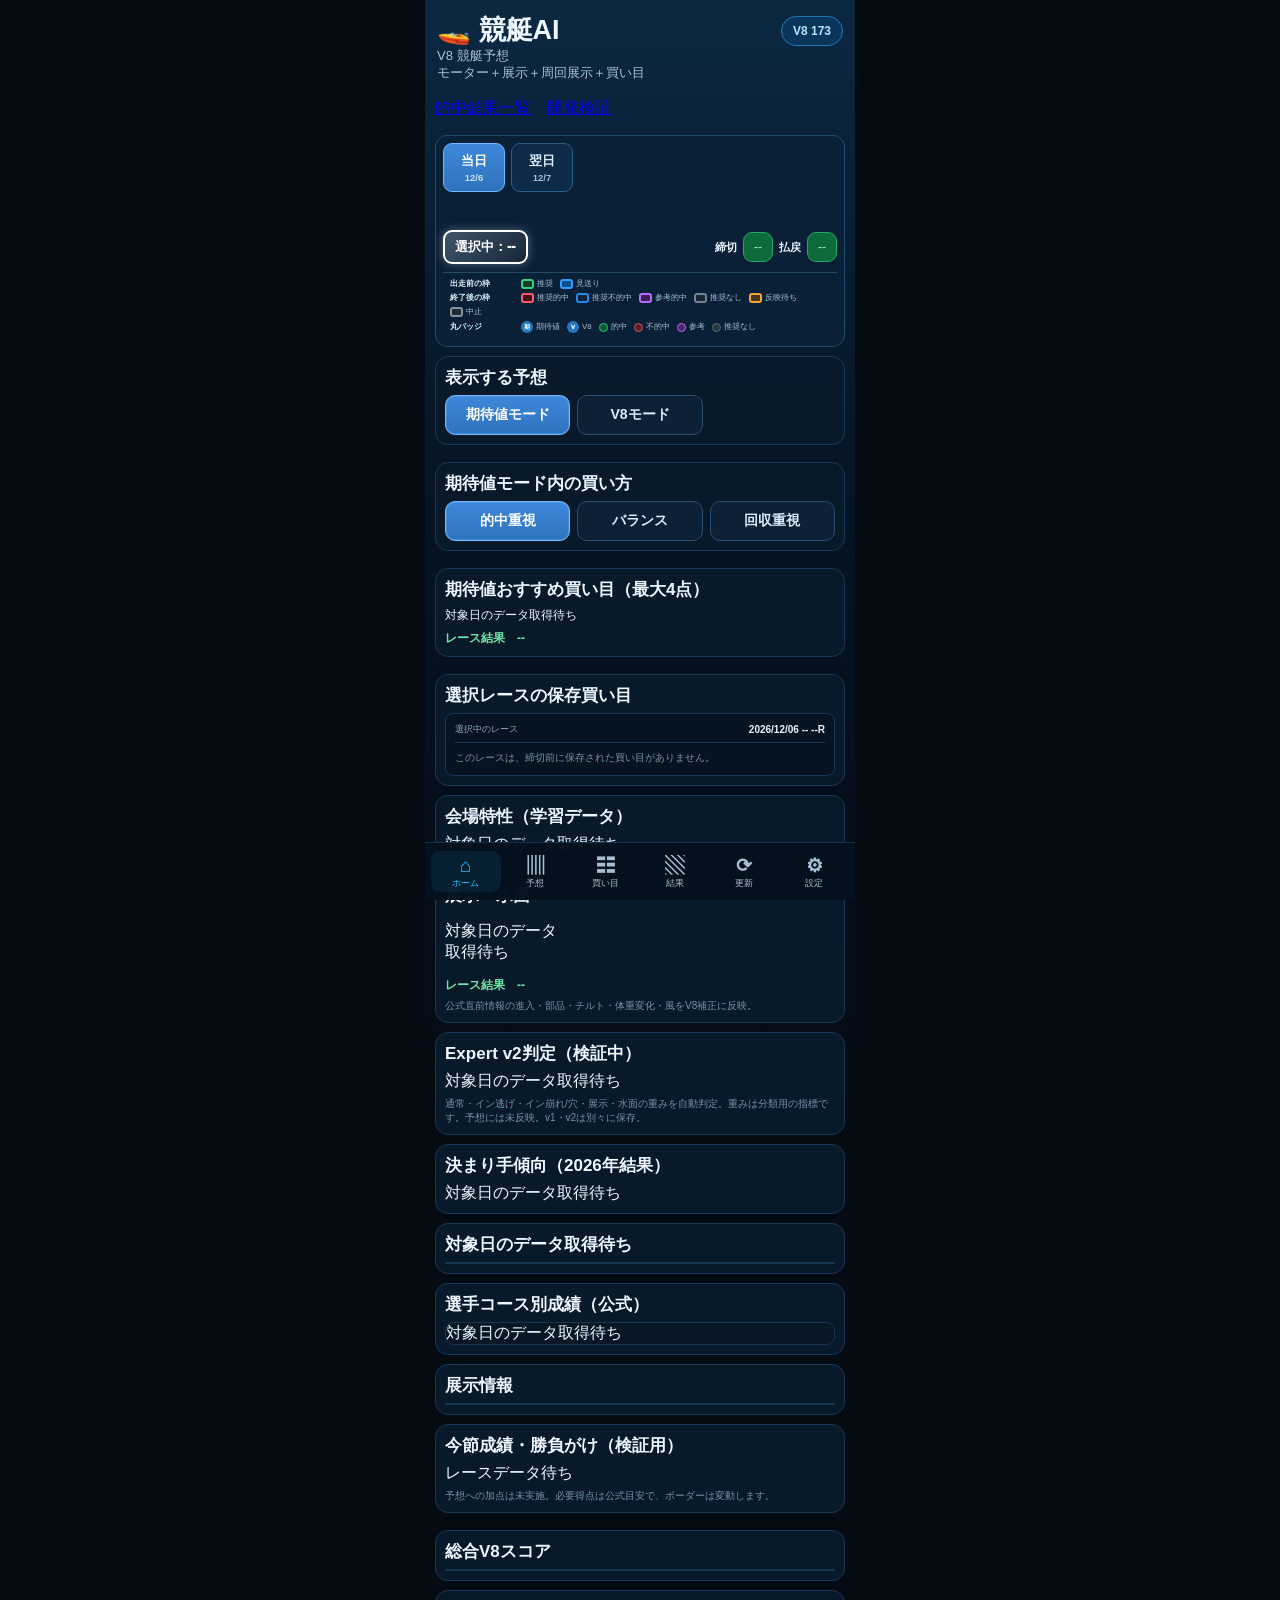
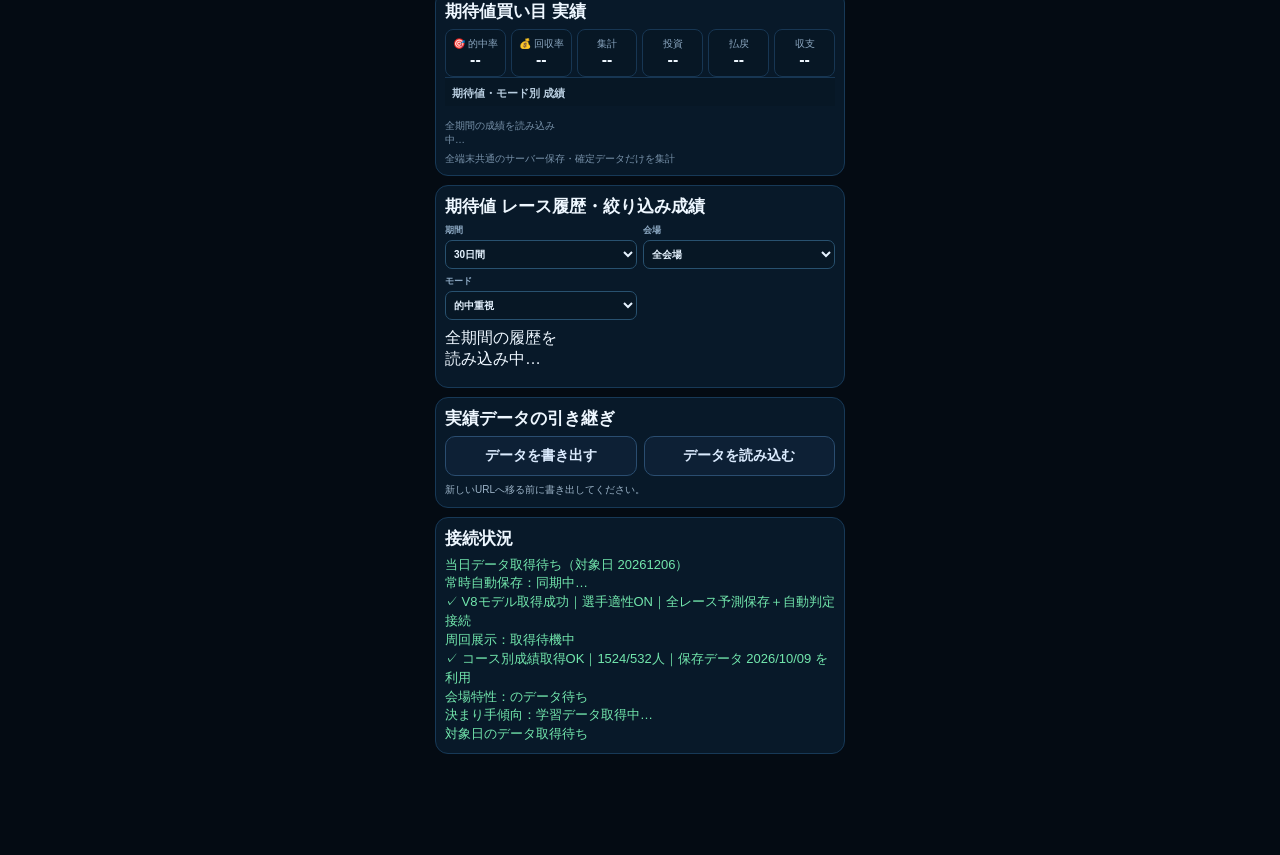
==== commit 72cb0774: "ui: label deployed V8 homepage as production" ====
--- a/index.html
+++ b/index.html
@@ -1,6 +1,6 @@
 <!DOCTYPE html>
 <html lang="ja"><head><meta charset="utf-8"/><meta http-equiv="Cache-Control" content="no-cache, no-store, must-revalidate"/><meta http-equiv="Pragma" content="no-cache"/><meta http-equiv="Expires" content="0"/><meta content="width=device-width,initial-scale=1,viewport-fit=cover" name="viewport"/><title>競艇AI V8</title><link rel="preconnect" href="https://raw.githubusercontent.com" crossorigin/><link rel="stylesheet" href="styles.css?v=cutover-20261009"><link rel="stylesheet" href="transfer.css?v=cutover-20261009"><link rel="stylesheet" href="mode-fix.css?v=cutover-20261009"><link rel="stylesheet" href="course-stats.css?v=cutover-20261009"><link rel="stylesheet" href="history.css?v=cutover-20261009"><link rel="stylesheet" href="recommendation.css?v=cutover-20261009"><link rel="stylesheet" href="odds-value.css?v=cutover-20261009"><style>.payout-hit{background:#0b7a43!important;color:#eafff4!important;border-color:#25d07f!important}.payout-miss{background:#7f2430!important;color:#fff0f2!important;border-color:#ff6476!important}.payout-ref{background:#652d8f!important;color:#f7eaff!important;border-color:#c084fc!important}.payout-skip{background:#164f86!important;color:#edf7ff!important;border-color:#60a5fa!important}.payout-wait{background:#334155!important;color:#d7e0e8!important;border-color:#64748b!important}</style></head><body data-build="163" data-release="cutover-20261009"><script>window.__v8HistoryStatus="idle";</script><div class="wrap">
-<div class="head nav-anchor" id="homeSection"><div class="brand"><h1>🚤 競艇AI</h1><div class="subhead">V8 競艇予想<br/>モーター＋展示＋周回展示＋買い目</div></div><span class="badge">V8 DEV 173</span></div>
+<div class="head nav-anchor" id="homeSection"><div class="brand"><h1>🚤 競艇AI</h1><div class="subhead">V8 競艇予想<br/>モーター＋展示＋周回展示＋買い目</div></div><span class="badge">V8 173</span></div>
 <p><a href="results.html">的中結果一覧</a>　<a href="validation.html">開発検証</a></p><div class="pickerpanel"><div class="pickrow"><div class="picklabel" aria-hidden="true"></div><div class="datechips"><button class="chipbtn datechip active" id="todayBtn" type="button">当日<small id="todayLabel"></small></button><button class="chipbtn datechip" id="tomorrowBtn" type="button">翌日<small id="tomorrowLabel"></small></button></div></div><div class="pickrow"><div class="picklabel" aria-hidden="true"></div><div aria-label="開催場を横スクロールで選択" class="hscroll" id="venueScroll"></div></div><div class="pickrow"><div class="picklabel" aria-hidden="true"></div><div aria-label="レースを横スクロールで選択" class="hscroll" id="raceScroll"></div></div><div class="cutoffbar"><div class="selectedrace" id="selectedRace">選択中：--</div><div class="ctitle">締切</div><div class="pill" id="cutoff">--:--</div><div class="ctitle">払戻</div><div class="pill" id="selectedPayout">--</div></div><div class="racelegend" aria-label="レース表示の色分け"><div><b>出走前の枠</b><span><i class="lg-frame pre-buy"></i>推奨</span><span><i class="lg-frame pre-skip"></i>見送り</span></div><div><b>終了後の枠</b><span><i class="lg-frame result-hit"></i>推奨的中</span><span><i class="lg-frame result-miss"></i>推奨不的中</span><span><i class="lg-frame result-ref"></i>参考的中</span><span><i class="lg-frame result-none"></i>推奨なし</span><span><i class="lg-frame result-pending"></i>反映待ち</span><span><i class="lg-frame result-cancelled"></i>中止</span></div><div><b>丸バッジ</b><span><i class="lg-badge mode">期</i>期待値</span><span><i class="lg-badge mode">V</i>V8</span><span><i class="lg-dot hit"></i>的中</span><span><i class="lg-dot miss"></i>不的中</span><span><i class="lg-dot ref"></i>参考</span><span><i class="lg-dot none"></i>推奨なし</span></div></div></div>
 <div class="v8grid"><div class="panel nav-anchor" id="betSection"><div class="title">表示する予想</div><div class="modes prediction-type-tabs"><button class="active" data-view="value" aria-pressed="true" type="button">期待値モード</button><button data-view="base" aria-pressed="false" type="button">V8モード</button></div></div><div class="panel value-view-panel"><div class="title">期待値モード内の買い方</div><div class="modes value-modes"><button class="active" data-mode="hit" aria-pressed="true" type="button">的中重視</button><button data-mode="balance" aria-pressed="false" type="button">バランス</button><button data-mode="return" aria-pressed="false" type="button">回収重視</button></div></div><div class="panel value-view-panel"><div class="title">期待値おすすめ買い目（最大4点）</div><div class="kv" id="bets">期待値買い目を計算中…</div><div class="result" id="betResult">レース結果　未確定</div></div><div class="panel value-view-panel"><div class="title">選択レースの保存買い目</div><div id="valueSavedAudit"></div></div><div class="panel base-view-panel" hidden><div class="title">V8モード内の買い方</div><div class="modes base-modes"><button class="active" data-mode="hit" aria-pressed="true" type="button">的中重視</button><button data-mode="balance" aria-pressed="false" type="button">バランス</button><button data-mode="return" aria-pressed="false" type="button">回収重視</button></div></div><div class="panel base-view-panel" hidden><div class="title">通常V8のおすすめ買い目（最大6点）</div><div class="kv" id="baseBets">通常V8買い目を計算中…</div></div><div class="panel base-view-panel" hidden><div class="title">選択レースの保存買い目</div><div id="baseSavedAudit"></div></div></div>
 <div class="panel"><div class="title">会場特性（学習データ）</div><div id="venueTraits">取得中…</div></div>
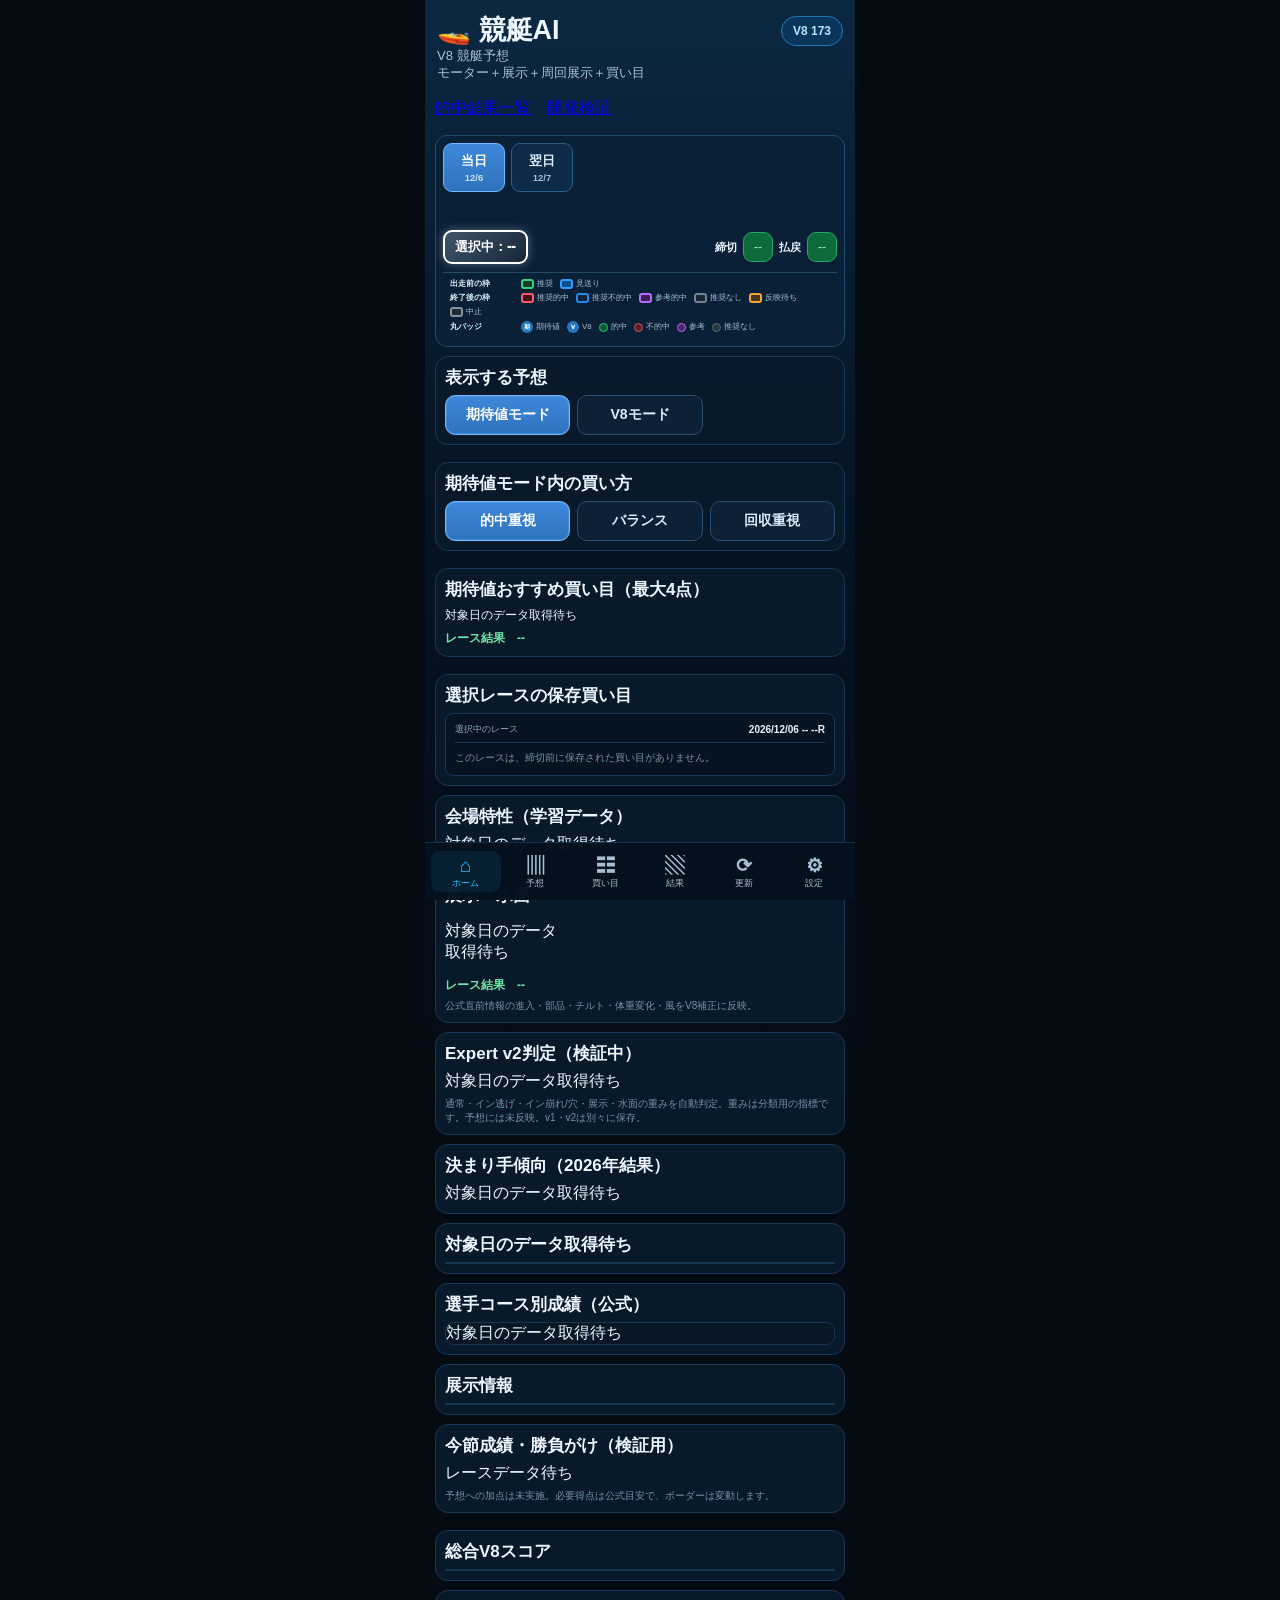
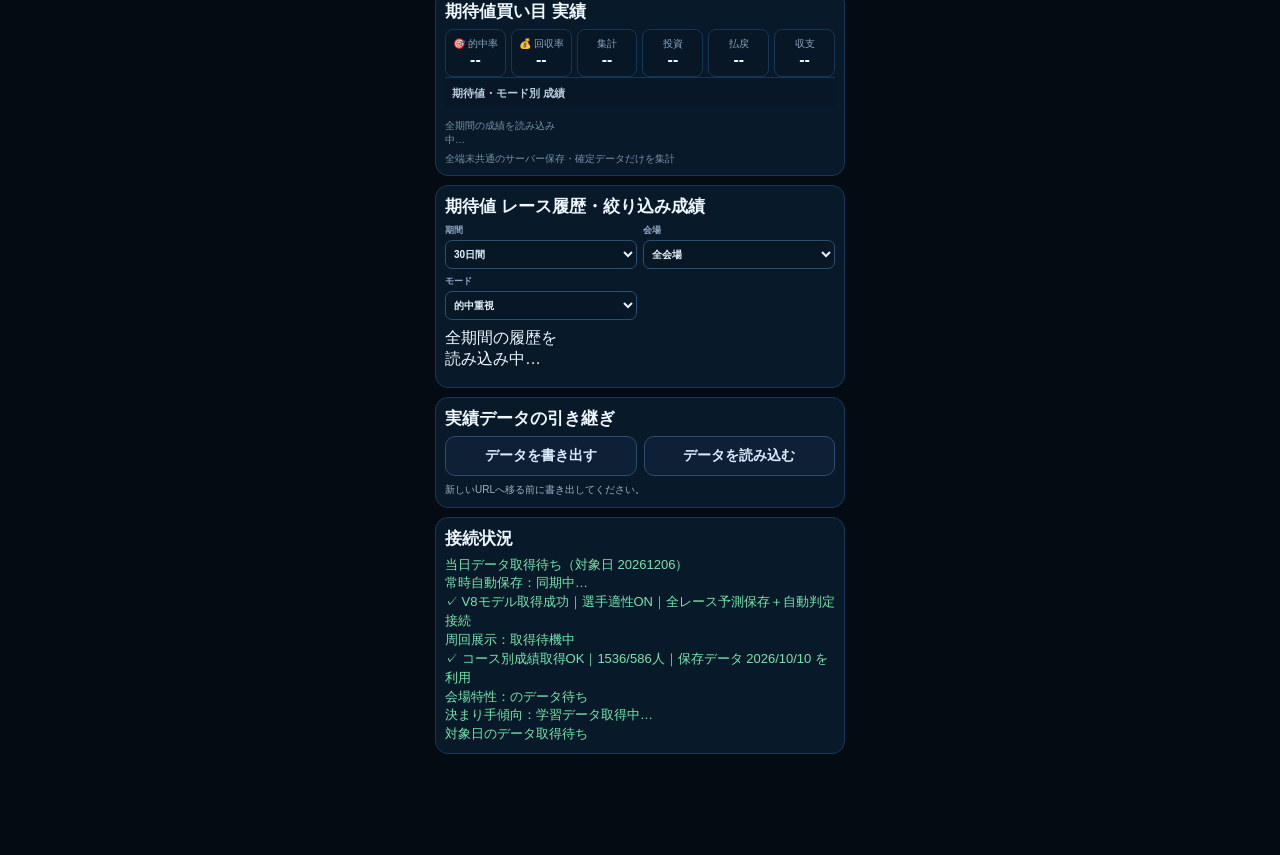
==== commit 1e1cbdd0: "Lighter page load: trim today's racer aptitude to today's venue The page reads only each racer's ove" ====
--- a/index.html
+++ b/index.html
@@ -15,4 +15,4 @@
 <div class="panel nav-anchor" id="settingsSection"><div class="title">実績データの引き継ぎ</div><div class="transfer"><button id="exportDataBtn" type="button">データを書き出す</button><button id="importDataBtn" type="button">データを読み込む</button><input id="importDataFile" type="file" accept="application/json,.json" hidden></div><div class="transferStatus" id="transferStatus">新しいURLへ移る前に書き出してください。</div></div>
 <div class="panel"><div class="title">接続状況</div><div class="status" id="status">実データ接続中…</div><div class="status" id="serverDiag">常時自動保存：接続待ち</div><div class="status" id="modelDiag">V8モデル：取得待機中</div><div class="status" id="origDiag">周回展示：取得待機中</div><div class="status" id="courseDiag">コース別成績：取得待機中</div><div class="status" id="venueDiag">会場特性：取得待機中</div><div class="status" id="techniqueDiag">決まり手傾向：取得待機中</div><div class="status" id="resultDiag">結果自動判定：確認中…</div></div>
 <nav class="bottomnav" aria-label="画面内メニュー"><button class="active" type="button" data-nav-target="home" aria-current="page"><b>⌂</b>ホーム</button><button type="button" data-nav-target="prediction" aria-current="false"><b>▥</b>予想</button><button type="button" data-nav-target="bets" aria-current="false"><b>☷</b>買い目</button><button type="button" data-nav-target="results" aria-current="false"><b>▧</b>結果</button><button type="button" data-nav-target="refresh" aria-current="false" aria-label="最新データに更新"><b>⟳</b>更新</button><button type="button" data-nav-target="settings" aria-current="false"><b>⚙</b>設定</button></nav>
-</div><script src="racer-aptitude.js?v=cutover-20261009"></script><script src="app1.js?v=cutover-20261009"></script><script src="probability-calibration.js?v=cutover-20261009"></script><script src="live-conditions.js?v=cutover-20261009"></script><script src="expert-classifier-v2.js?v=cutover-20261009"></script><script src="expert-router.js?v=cutover-20261009"></script><script src="app2.js?v=cutover-20261009"></script><script src="value-record-state.js?v=cutover-20261009"></script><script src="odds-value.js?v=cutover-20261009"></script><script src="recommendation.js?v=cutover-20261009"></script><script src="history.js?v=cutover-20261009"></script><script src="course-stats.js?v=cutover-20261009"></script><script src="venue-stats.js?v=cutover-20261009"></script><script src="technique-stats.js?v=cutover-20261009"></script><script src="pre-race-decision.js?v=cutover-20261009"></script><script src="server-sync.js?v=cutover-20261009"></script><script src="meeting-context.js?v=cutover-20261009"></script><script src="navigation.js?v=cutover-20261009"></script></body></html>
+</div><script src="racer-aptitude.js?v=cutover-20261009"></script><script src="app1.js?v=cutover-20261009"></script><script src="probability-calibration.js?v=cutover-20261009"></script><script src="live-conditions.js?v=cutover-20261009"></script><script src="expert-classifier-v2.js?v=cutover-20261009"></script><script src="expert-router.js?v=cutover-20261009"></script><script src="app2.js?v=cutover-20261009"></script><script src="value-record-state.js?v=cutover-20261009"></script><script src="odds-value.js?v=cutover-20261009"></script><script src="recommendation.js?v=cutover-20261009"></script><script src="history.js?v=guards-20261010"></script><script src="course-stats.js?v=light-20261010"></script><script src="venue-stats.js?v=cutover-20261009"></script><script src="technique-stats.js?v=cutover-20261009"></script><script src="pre-race-decision.js?v=cutover-20261009"></script><script src="server-sync.js?v=guards-20261010"></script><script src="meeting-context.js?v=cutover-20261009"></script><script src="navigation.js?v=cutover-20261009"></script></body></html>
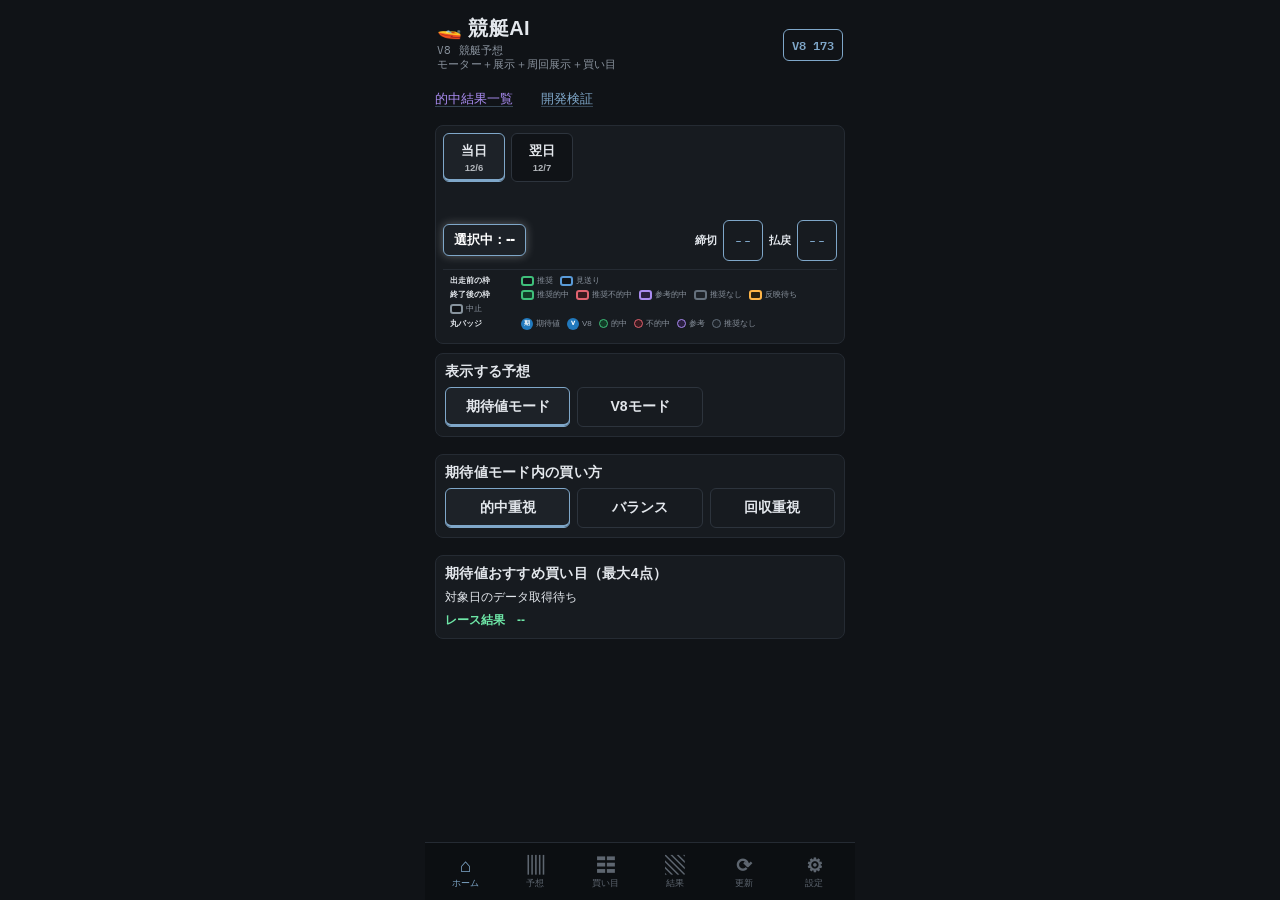
==== commit 13a9a888: "本番: デザインC（計器盤風）とタブ分け、払戻表示の判定修正 - theme-dash.css / lane-chips.js / pages.js を追加（見た目だけ。開発版で確認済みのもの） - " ====
--- a/index.html
+++ b/index.html
@@ -1,5 +1,5 @@
 <!DOCTYPE html>
-<html lang="ja"><head><meta charset="utf-8"/><meta http-equiv="Cache-Control" content="no-cache, no-store, must-revalidate"/><meta http-equiv="Pragma" content="no-cache"/><meta http-equiv="Expires" content="0"/><meta content="width=device-width,initial-scale=1,viewport-fit=cover" name="viewport"/><title>競艇AI V8</title><link rel="preconnect" href="https://raw.githubusercontent.com" crossorigin/><link rel="stylesheet" href="styles.css?v=cutover-20261009"><link rel="stylesheet" href="transfer.css?v=cutover-20261009"><link rel="stylesheet" href="mode-fix.css?v=cutover-20261009"><link rel="stylesheet" href="course-stats.css?v=cutover-20261009"><link rel="stylesheet" href="history.css?v=cutover-20261009"><link rel="stylesheet" href="recommendation.css?v=cutover-20261009"><link rel="stylesheet" href="odds-value.css?v=cutover-20261009"><style>.payout-hit{background:#0b7a43!important;color:#eafff4!important;border-color:#25d07f!important}.payout-miss{background:#7f2430!important;color:#fff0f2!important;border-color:#ff6476!important}.payout-ref{background:#652d8f!important;color:#f7eaff!important;border-color:#c084fc!important}.payout-skip{background:#164f86!important;color:#edf7ff!important;border-color:#60a5fa!important}.payout-wait{background:#334155!important;color:#d7e0e8!important;border-color:#64748b!important}</style></head><body data-build="163" data-release="cutover-20261009"><script>window.__v8HistoryStatus="idle";</script><div class="wrap">
+<html lang="ja"><head><meta charset="utf-8"/><meta http-equiv="Cache-Control" content="no-cache, no-store, must-revalidate"/><meta http-equiv="Pragma" content="no-cache"/><meta http-equiv="Expires" content="0"/><meta content="width=device-width,initial-scale=1,viewport-fit=cover" name="viewport"/><title>競艇AI V8</title><link rel="preconnect" href="https://raw.githubusercontent.com" crossorigin/><link rel="stylesheet" href="styles.css?v=cutover-20261009"><link rel="stylesheet" href="transfer.css?v=cutover-20261009"><link rel="stylesheet" href="mode-fix.css?v=cutover-20261009"><link rel="stylesheet" href="course-stats.css?v=cutover-20261009"><link rel="stylesheet" href="history.css?v=cutover-20261009"><link rel="stylesheet" href="recommendation.css?v=cutover-20261009"><link rel="stylesheet" href="odds-value.css?v=cutover-20261009"><style>.payout-hit{background:#0b7a43!important;color:#eafff4!important;border-color:#25d07f!important}.payout-miss{background:#7f2430!important;color:#fff0f2!important;border-color:#ff6476!important}.payout-ref{background:#652d8f!important;color:#f7eaff!important;border-color:#c084fc!important}.payout-skip{background:#164f86!important;color:#edf7ff!important;border-color:#60a5fa!important}.payout-wait{background:#334155!important;color:#d7e0e8!important;border-color:#64748b!important}</style><link rel="preconnect" href="https://fonts.googleapis.com"><link rel="stylesheet" href="https://fonts.googleapis.com/css2?family=IBM+Plex+Mono:wght@500;600&amp;display=swap"><link rel="stylesheet" href="theme-dash.css?v=12"></head><body data-build="163" data-release="cutover-20261009"><script>window.__v8HistoryStatus="idle";</script><div class="wrap">
 <div class="head nav-anchor" id="homeSection"><div class="brand"><h1>🚤 競艇AI</h1><div class="subhead">V8 競艇予想<br/>モーター＋展示＋周回展示＋買い目</div></div><span class="badge">V8 173</span></div>
 <p><a href="results.html">的中結果一覧</a>　<a href="validation.html">開発検証</a></p><div class="pickerpanel"><div class="pickrow"><div class="picklabel" aria-hidden="true"></div><div class="datechips"><button class="chipbtn datechip active" id="todayBtn" type="button">当日<small id="todayLabel"></small></button><button class="chipbtn datechip" id="tomorrowBtn" type="button">翌日<small id="tomorrowLabel"></small></button></div></div><div class="pickrow"><div class="picklabel" aria-hidden="true"></div><div aria-label="開催場を横スクロールで選択" class="hscroll" id="venueScroll"></div></div><div class="pickrow"><div class="picklabel" aria-hidden="true"></div><div aria-label="レースを横スクロールで選択" class="hscroll" id="raceScroll"></div></div><div class="cutoffbar"><div class="selectedrace" id="selectedRace">選択中：--</div><div class="ctitle">締切</div><div class="pill" id="cutoff">--:--</div><div class="ctitle">払戻</div><div class="pill" id="selectedPayout">--</div></div><div class="racelegend" aria-label="レース表示の色分け"><div><b>出走前の枠</b><span><i class="lg-frame pre-buy"></i>推奨</span><span><i class="lg-frame pre-skip"></i>見送り</span></div><div><b>終了後の枠</b><span><i class="lg-frame result-hit"></i>推奨的中</span><span><i class="lg-frame result-miss"></i>推奨不的中</span><span><i class="lg-frame result-ref"></i>参考的中</span><span><i class="lg-frame result-none"></i>推奨なし</span><span><i class="lg-frame result-pending"></i>反映待ち</span><span><i class="lg-frame result-cancelled"></i>中止</span></div><div><b>丸バッジ</b><span><i class="lg-badge mode">期</i>期待値</span><span><i class="lg-badge mode">V</i>V8</span><span><i class="lg-dot hit"></i>的中</span><span><i class="lg-dot miss"></i>不的中</span><span><i class="lg-dot ref"></i>参考</span><span><i class="lg-dot none"></i>推奨なし</span></div></div></div>
 <div class="v8grid"><div class="panel nav-anchor" id="betSection"><div class="title">表示する予想</div><div class="modes prediction-type-tabs"><button class="active" data-view="value" aria-pressed="true" type="button">期待値モード</button><button data-view="base" aria-pressed="false" type="button">V8モード</button></div></div><div class="panel value-view-panel"><div class="title">期待値モード内の買い方</div><div class="modes value-modes"><button class="active" data-mode="hit" aria-pressed="true" type="button">的中重視</button><button data-mode="balance" aria-pressed="false" type="button">バランス</button><button data-mode="return" aria-pressed="false" type="button">回収重視</button></div></div><div class="panel value-view-panel"><div class="title">期待値おすすめ買い目（最大4点）</div><div class="kv" id="bets">期待値買い目を計算中…</div><div class="result" id="betResult">レース結果　未確定</div></div><div class="panel value-view-panel"><div class="title">選択レースの保存買い目</div><div id="valueSavedAudit"></div></div><div class="panel base-view-panel" hidden><div class="title">V8モード内の買い方</div><div class="modes base-modes"><button class="active" data-mode="hit" aria-pressed="true" type="button">的中重視</button><button data-mode="balance" aria-pressed="false" type="button">バランス</button><button data-mode="return" aria-pressed="false" type="button">回収重視</button></div></div><div class="panel base-view-panel" hidden><div class="title">通常V8のおすすめ買い目（最大6点）</div><div class="kv" id="baseBets">通常V8買い目を計算中…</div></div><div class="panel base-view-panel" hidden><div class="title">選択レースの保存買い目</div><div id="baseSavedAudit"></div></div></div>
@@ -15,4 +15,4 @@
 <div class="panel nav-anchor" id="settingsSection"><div class="title">実績データの引き継ぎ</div><div class="transfer"><button id="exportDataBtn" type="button">データを書き出す</button><button id="importDataBtn" type="button">データを読み込む</button><input id="importDataFile" type="file" accept="application/json,.json" hidden></div><div class="transferStatus" id="transferStatus">新しいURLへ移る前に書き出してください。</div></div>
 <div class="panel"><div class="title">接続状況</div><div class="status" id="status">実データ接続中…</div><div class="status" id="serverDiag">常時自動保存：接続待ち</div><div class="status" id="modelDiag">V8モデル：取得待機中</div><div class="status" id="origDiag">周回展示：取得待機中</div><div class="status" id="courseDiag">コース別成績：取得待機中</div><div class="status" id="venueDiag">会場特性：取得待機中</div><div class="status" id="techniqueDiag">決まり手傾向：取得待機中</div><div class="status" id="resultDiag">結果自動判定：確認中…</div></div>
 <nav class="bottomnav" aria-label="画面内メニュー"><button class="active" type="button" data-nav-target="home" aria-current="page"><b>⌂</b>ホーム</button><button type="button" data-nav-target="prediction" aria-current="false"><b>▥</b>予想</button><button type="button" data-nav-target="bets" aria-current="false"><b>☷</b>買い目</button><button type="button" data-nav-target="results" aria-current="false"><b>▧</b>結果</button><button type="button" data-nav-target="refresh" aria-current="false" aria-label="最新データに更新"><b>⟳</b>更新</button><button type="button" data-nav-target="settings" aria-current="false"><b>⚙</b>設定</button></nav>
-</div><script src="racer-aptitude.js?v=cutover-20261009"></script><script src="app1.js?v=cutover-20261009"></script><script src="probability-calibration.js?v=cutover-20261009"></script><script src="live-conditions.js?v=cutover-20261009"></script><script src="expert-classifier-v2.js?v=cutover-20261009"></script><script src="expert-router.js?v=cutover-20261009"></script><script src="app2.js?v=cutover-20261009"></script><script src="value-record-state.js?v=cutover-20261009"></script><script src="odds-value.js?v=cutover-20261009"></script><script src="recommendation.js?v=cutover-20261009"></script><script src="history.js?v=guards-20261010"></script><script src="course-stats.js?v=light-20261010"></script><script src="venue-stats.js?v=cutover-20261009"></script><script src="technique-stats.js?v=cutover-20261009"></script><script src="pre-race-decision.js?v=cutover-20261009"></script><script src="server-sync.js?v=guards-20261010"></script><script src="meeting-context.js?v=cutover-20261009"></script><script src="navigation.js?v=cutover-20261009"></script></body></html>
+</div><script src="racer-aptitude.js?v=cutover-20261009"></script><script src="app1.js?v=cutover-20261009"></script><script src="probability-calibration.js?v=cutover-20261009"></script><script src="live-conditions.js?v=cutover-20261009"></script><script src="expert-classifier-v2.js?v=cutover-20261009"></script><script src="expert-router.js?v=cutover-20261009"></script><script src="app2.js?v=payout-state-20261010"></script><script src="value-record-state.js?v=cutover-20261009"></script><script src="odds-value.js?v=cutover-20261009"></script><script src="recommendation.js?v=cutover-20261009"></script><script src="history.js?v=guards-20261010"></script><script src="course-stats.js?v=light-20261010"></script><script src="venue-stats.js?v=cutover-20261009"></script><script src="technique-stats.js?v=cutover-20261009"></script><script src="pre-race-decision.js?v=cutover-20261009"></script><script src="server-sync.js?v=guards-20261010"></script><script src="meeting-context.js?v=cutover-20261009"></script><script src="navigation.js?v=cutover-20261009"></script><script src="lane-chips.js?v=3"></script><script src="pages.js?v=2"></script></body></html>
--- a/theme-dash.css
+++ b/theme-dash.css
@@ -0,0 +1,207 @@
+/* DEV design "C 計器盤風": look-only theme loaded after every other stylesheet.
+   No prediction, saving or money logic depends on anything here. */
+:root{
+  --bg:#101317;--panel:#171B20;--panel2:#1D2228;--line:#252B33;--line2:#2D343D;
+  --ink:#E3E7EC;--muted:#8A939E;--dim:#5E6670;
+  --accent:#7FA7C9;--caution:#FFB547;--good:#59D98E;--warn:#FF8A5C;--info:#62C2CF;--violet:#B79BFF;
+  --mono:"IBM Plex Mono",ui-monospace,"SFMono-Regular",Menlo,monospace;
+  --sans:-apple-system,BlinkMacSystemFont,"Hiragino Sans","Hiragino Kaku Gothic ProN","Noto Sans JP","Yu Gothic",sans-serif;
+}
+html,body{background:var(--bg)!important;background-image:none!important;color:var(--ink);font-family:var(--sans)}
+.wrap{background:var(--bg)!important;background-image:none!important}
+
+/* Header */
+.head{align-items:center;margin:4px 2px 12px}
+.brand h1{font-size:20px;font-weight:800;letter-spacing:.02em}
+.brand .subhead{color:var(--muted);font-size:11px;font-family:var(--mono);letter-spacing:.02em}
+.badge{background:transparent;border:1.5px solid var(--accent);color:var(--accent);border-radius:6px;font-family:var(--mono);font-weight:600;padding:5px 8px}
+
+/* Panels */
+.panel,.pickerpanel{background:var(--panel)!important;border:1px solid var(--line)!important;border-radius:8px!important;box-shadow:none!important}
+.title{font-size:14px;font-weight:700;letter-spacing:.02em;color:var(--ink)}
+.status{color:var(--good);font-size:12px}
+.foot,.venuenote,.techniquenote,.coursenote{color:var(--dim)}
+.metric,.stat,.venueprofile>div,.tidemetric,.livechange,.modestat,.history-summary>div,.history-item,.techniquelead,.modehint,.recommendation-box,.modeaudit,.mode-money,.mode-metrics>div{background:var(--bg)!important;border-color:var(--line)!important;border-radius:6px!important}
+.metric small,.stat small,.venueprofile small,.tidemetric small,.livechange small,.modestat small,.modestat span,.history-summary small{color:var(--muted)!important}
+.stat b,.metric b,.venueprofile b,.tidemetric b,.history-summary b,.modestat b,.recommend-score b,.mode-metrics b{font-family:var(--mono);font-weight:600;color:var(--ink)!important}
+.venueprofile b,.tidemetric b{color:var(--accent)!important}
+.livechange b{color:var(--ink)!important}
+.livewind{background:var(--bg)!important;border-color:var(--line)!important}
+.livewind b{color:var(--info)!important}
+.tideempty{border-color:var(--line2)!important;color:var(--dim)!important}
+
+/* Buttons and mode switches */
+button{background:var(--panel);border:1px solid var(--line2);color:var(--ink);border-radius:6px;font-family:var(--sans)}
+.modes button{font-weight:700}
+.modes button.active,.chipbtn.active{background:var(--panel2)!important;border:1px solid var(--accent)!important;color:var(--ink)!important;box-shadow:inset 0 -2px 0 var(--accent)!important}
+.chipbtn{background:var(--bg);border:1px solid var(--line2);color:var(--ink);border-radius:6px}
+.venuechip .vnext{font-family:var(--mono);font-weight:500}
+.venuechip .vnext.sale{color:var(--good)}
+.venuechip .vnext.soon{color:var(--accent)}
+.venuechip .vnext.closed{color:var(--warn)}
+
+/* Race strip: keep every status color, retuned to the dark panel. */
+#raceScroll .racechip{border-radius:4px!important;font-family:var(--mono)!important;font-weight:600!important;background:var(--bg)!important;border-color:var(--line2)!important;color:var(--ink)!important}
+#raceScroll .racechip.race-ended,#raceScroll .racechip.race-no-recommendation:not(.active){background:var(--bg)!important;border-color:var(--line)!important;color:var(--dim)!important;opacity:1}
+#raceScroll .racechip.race-buy:not(.active){background:#13261C!important;border-color:var(--good)!important;color:var(--ink)!important}
+#raceScroll .racechip.race-skip:not(.active),#raceScroll .racechip.race-miss:not(.active){background:#121E2B!important;border-color:var(--info)!important;color:var(--ink)!important}
+#raceScroll .racechip.race-hit:not(.active),#raceScroll .racechip.race-close:not(.active){background:#2A1716!important;border-color:var(--warn)!important;color:var(--ink)!important}
+#raceScroll .racechip.race-reference:not(.active){background:#211A30!important;border-color:var(--violet)!important;color:var(--ink)!important}
+#raceScroll .racechip.race-pending:not(.active){background:#2A2111!important;border-color:var(--accent)!important;color:var(--ink)!important}
+#raceScroll .racechip.active{background:var(--ink)!important;border:2px solid var(--ink)!important;color:var(--bg)!important;box-shadow:0 0 0 2px var(--accent)!important;filter:none;transform:translateY(-2px)}
+#raceScroll .racechip.active::after{background:var(--accent)!important;color:var(--bg)!important}
+.selectedrace{background:var(--panel2)!important;border:1px solid var(--accent)!important;border-radius:6px!important;font-size:13px}
+.cutoffbar .pill{background:transparent!important;border:1px solid var(--accent)!important;color:var(--accent)!important;border-radius:6px!important;font-family:var(--mono);font-size:15px;font-weight:600}
+.racelegend{border-top-color:var(--line)!important;color:var(--muted)!important}
+.racelegend b{color:var(--ink)!important}
+
+/* Tables */
+.tablewrap{background:var(--bg)!important;border-color:var(--line)!important;border-radius:6px!important}
+.data th,.bettable th{background:var(--panel2)!important;color:var(--muted)!important;font-weight:600}
+.data td,.bettable td{border-color:var(--line)!important}
+.bettable td,.data td{font-family:var(--mono)}
+.value-table .ev-high,.ev-high{color:var(--accent)!important}
+.motor,.coursecell,.scoretable .scorebig{color:var(--info)!important}
+.coursegood{color:var(--good)!important}
+.scoreHi{color:var(--warn)!important}
+.scoresubtitle,.scorenote{background:var(--panel2)!important;border-color:var(--line)!important;color:var(--muted)!important}
+
+/* Lane colors (official boat colors) */
+.l1{background:#F4F4F2!important;color:#111!important}
+.l2{background:#1A1A1A!important;color:#fff!important;box-shadow:inset 0 0 0 1px #3A424C}
+.l3{background:#D7263D!important;color:#fff!important}
+.l4{background:#1F5FD1!important;color:#fff!important}
+.l5{background:#F2C230!important;color:#111!important}
+.l6{background:#1E9A53!important;color:#fff!important}
+.lanechip{border-radius:3px;font-family:var(--mono);font-weight:600}
+.lanecombo{display:inline-flex;gap:2px;vertical-align:middle}
+.lanecombo .lanechip{width:20px;height:22px;font-size:12px}
+
+/* Recommendation box */
+.recommend-title{color:var(--ink);font-size:12px}
+.recommend-title strong.buy,.recommend-chip.buy b{background:transparent!important;color:var(--good)!important;box-shadow:inset 0 0 0 1px var(--good)}
+.recommend-title strong.caution,.recommend-chip.caution b{background:transparent!important;color:var(--caution)!important;box-shadow:inset 0 0 0 1px var(--caution)}
+.recommend-title strong.skip,.recommend-chip.skip b{background:transparent!important;color:var(--warn)!important;box-shadow:inset 0 0 0 1px var(--warn)}
+.recommend-chip{background:var(--panel)!important;border-color:var(--line)!important}
+.recommend-chip.active{border-color:var(--accent)!important;box-shadow:none!important}
+.recommend-chip span{color:var(--muted);font-size:9px}
+.recommend-score{color:var(--muted);font-size:10px}
+.recommend-score b{font-size:22px}
+.recommendation-box ul{color:var(--muted);font-size:10px}
+.recommend-stats{border-top-color:var(--line)!important;color:var(--info)!important;font-family:var(--mono);font-size:10px}
+.dash-meter{height:6px;border-radius:2px;background:var(--line);margin-top:5px;overflow:hidden}
+.dash-meter i{display:block;height:100%;background:var(--accent);border-radius:2px}
+.odds-head{color:var(--ink);font-size:12px}
+.odds-head b{background:transparent!important;color:var(--accent)!important;box-shadow:inset 0 0 0 1px var(--accent)}
+.odds-head span,.value-note{color:var(--dim);font-family:var(--mono)}
+.odds-wait{background:var(--bg)!important;border-color:var(--line2)!important;color:var(--muted)!important}
+
+/* Saved bets / history */
+.audit-picks>span,.techniquechip{background:var(--bg)!important;border-color:var(--line2)!important;color:var(--ink)!important;font-family:var(--mono)}
+.audit-picks>span.has-lanes{padding:0!important;border:0!important;background:transparent!important;border-radius:4px!important}
+.audit-picks>span.winner{box-shadow:0 0 0 2px var(--accent)!important}
+.audit-picks .lanecombo .lanechip{width:24px;height:26px;font-size:14px}
+.audit-verdict{background:var(--bg)!important;border-color:var(--line2)!important}
+.history-summary .roi,.modestat .mode-metrics .mode-roi{color:var(--info)!important}
+
+/* Bottom navigation */
+.bottomnav{background:#0C0F12!important;border-top:1px solid var(--line)!important}
+.bottomnav button{color:var(--dim)!important}
+.bottomnav button.active{color:var(--accent)!important;background:transparent!important}
+
+/* ---- v2: easier tables and panels ---- */
+.tablewrap table td,.tablewrap table th,.bettable td,.bettable th{border-right:0!important;border-left:0!important}
+.tablewrap table td,.bettable td{border-top:1px solid var(--line)!important;padding:8px 3px!important;font-size:12.5px;vertical-align:middle}
+.tablewrap table th,.bettable th{padding:7px 3px!important;font-size:11px!important;letter-spacing:.02em;border-bottom:1px solid var(--line2)!important}
+.tablewrap table tbody tr:nth-child(even) td,.bettable tbody tr:nth-child(even) td{background:rgba(255,255,255,.025)}
+.data td.name{white-space:nowrap;overflow:hidden;text-overflow:ellipsis;font-size:12.5px;letter-spacing:-.02em;font-family:var(--sans);font-weight:700}
+.data .lanechip,.bettable .lanechip{width:24px;height:24px;font-size:13px}
+.subvalue{color:var(--muted)!important;font-family:var(--mono)}
+/* Meeting (今節成績): one line per boat, scroll sideways if needed */
+#meetingContext{overflow-x:auto;border:1px solid var(--line);border-radius:6px;background:var(--bg)}
+#meetingContext .bettable{table-layout:auto!important;min-width:100%!important}
+#meetingContext .bettable td,#meetingContext .bettable th{white-space:nowrap;font-family:var(--mono);font-size:11.5px!important;padding:7px 6px!important;text-align:center}
+#meetingContext .bettable th{background:var(--panel2)!important}
+/* Expert panel: one clear headline, quiet details */
+#expertDiag{font-size:13px;line-height:1.6}
+#expertDiag b{display:block;font-size:15px;color:var(--accent)}
+#expertDiag small{display:block;font-size:12px;color:var(--muted);font-family:var(--mono);letter-spacing:-.01em}
+#expertAccum,#expertAccum *{font-size:11px!important;color:var(--dim)!important;line-height:1.55!important}
+/* Score heat (V8 breakdown): stronger = warmer */
+.heat{color:var(--ink)!important;font-family:var(--mono)}
+.heat.top{color:var(--accent)!important;font-weight:600}
+#v8summary .scorebig{font-family:var(--mono);font-weight:600}
+/* Stat tiles and alerts without emoji */
+.stat{padding:9px 4px!important}
+.stat b{font-size:17px}
+.ev-race-alert{display:inline-block;margin:0 0 6px;padding:3px 8px;border-radius:4px;background:transparent!important;color:var(--accent)!important;box-shadow:inset 0 0 0 1px var(--accent);font-size:11px;font-weight:700}
+.ev-stake-badge{background:transparent!important;font-size:10px;font-weight:700;color:var(--muted)!important}
+.ev-stake-badge.ev-stake-strong{color:var(--warn)!important}
+.ev-stake-badge.ev-stake-thick{color:var(--accent)!important}
+.techniquelead>small{color:var(--muted)!important}
+
+/* ---- Tabs (pages.js): show only the panels of the current tab ---- */
+body[data-page="home"] .wrap [data-page]:not([data-page~="home"]),
+body[data-page="prediction"] .wrap [data-page]:not([data-page~="prediction"]),
+body[data-page="bets"] .wrap [data-page]:not([data-page~="bets"]),
+body[data-page="results"] .wrap [data-page]:not([data-page~="results"]),
+body[data-page="settings"] .wrap [data-page]:not([data-page~="settings"]){display:none!important}
+/* Outside ホーム the race picker stays as a compact bar */
+body:not([data-page="home"]) .pickerpanel .racelegend{display:none!important}
+body:not([data-page="home"]) .pickerpanel .datechips{display:none!important}
+.v8grid:empty{display:none}
+
+/* Caution stays amber; combination column wide enough for three boat chips */
+.value-table th:first-child,.value-table td:first-child{width:25%}
+.value-table .lanecombo .lanechip,.bettable .lanecombo .lanechip{width:17px;height:20px;font-size:11px}
+.value-table td,.value-table th{padding-left:2px!important;padding-right:2px!important}
+/* On 結果 the 期待値/V8 switch sits above the history so its mode is clear */
+body[data-page="results"] #betSection .title::after{content:"（結果の集計対象）";font-size:11px;font-weight:500;color:var(--muted);margin-left:4px}
+
+/* Payout pill next to 締切: same meaning as the original colors (hit green, miss red,
+   reference purple, skipped grey, pending amber), toned for the dark theme */
+#selectedPayout.payout-hit{background:#123A26!important;border-color:var(--good)!important;color:#BFF3D3!important;font-weight:700}
+#selectedPayout.payout-miss{background:#3A1A1F!important;border-color:#E0626F!important;color:#FFD3D8!important}
+#selectedPayout.payout-ref{background:#2A1F40!important;border-color:var(--violet)!important;color:#E4DAFF!important}
+#selectedPayout.payout-skip{background:var(--panel2)!important;border-color:#64707C!important;color:#C4CCD4!important}
+#selectedPayout.payout-wait{background:#2A2111!important;border-color:var(--caution)!important;color:var(--caution)!important}
+#selectedPayout[class*="payout-"]::before{display:block;font-family:var(--sans);font-size:9px;font-weight:700;letter-spacing:.04em;line-height:1.2;text-align:center}
+#selectedPayout.payout-hit::before{content:"的中"}
+#selectedPayout.payout-miss::before{content:"不的中"}
+#selectedPayout.payout-ref::before{content:"参考的中"}
+#selectedPayout.payout-skip::before{content:"推奨なし"}
+#selectedPayout.payout-wait::before{content:"反映待ち"}
+
+/* Race strip uses the same outcome colors as the payout pill.
+   Finished races are filled; races before close are outlined only. */
+:root{--hit:#3FBF7A;--miss:#E0626F;--ref:#A98BF0;--none:#64707C}
+#raceScroll .racechip.race-hit:not(.active){background:#123A26!important;border-color:var(--hit)!important;color:#E6FFF0!important}
+#raceScroll .racechip.race-miss:not(.active),#raceScroll .racechip.race-close:not(.active){background:#3A1A1F!important;border-color:var(--miss)!important;color:#FFE3E6!important}
+#raceScroll .racechip.race-reference:not(.active){background:#2A1F40!important;border-color:var(--ref)!important;color:#EEE6FF!important}
+#raceScroll .racechip.race-no-recommendation:not(.active){background:var(--panel2)!important;border-color:var(--none)!important;color:#AEB7C0!important}
+#raceScroll .racechip.race-pending:not(.active){background:#2A2111!important;border-color:var(--caution)!important;color:#FFE2A6!important}
+#raceScroll .racechip.race-buy:not(.active){background:var(--bg)!important;border-color:var(--hit)!important;color:var(--ink)!important}
+#raceScroll .racechip.race-skip:not(.active){background:var(--bg)!important;border-color:#5A9BD8!important;color:var(--ink)!important}
+.lg-frame{background:var(--bg)!important}
+.lg-frame.pre-buy{border-color:var(--hit)!important}
+.lg-frame.pre-skip{border-color:#5A9BD8!important}
+.lg-frame.result-hit{border-color:var(--hit)!important;background:#123A26!important}
+.lg-frame.result-miss{border-color:var(--miss)!important;background:#3A1A1F!important}
+.lg-frame.result-ref{border-color:var(--ref)!important;background:#2A1F40!important}
+.lg-frame.result-none{border-color:var(--none)!important;background:var(--panel2)!important}
+.lg-frame.result-pending{border-color:var(--caution)!important;background:#2A2111!important}
+.lg-dot.hit{background:#123A26!important;border-color:var(--hit)!important}
+.lg-dot.miss{background:#3A1A1F!important;border-color:var(--miss)!important}
+.lg-dot.ref{background:#2A1F40!important;border-color:var(--ref)!important}
+.lg-dot.none{background:var(--panel2)!important;border-color:var(--none)!important}
+.racebadge.mini.hit{background:#123A26!important;color:#9FF0C2!important}
+.racebadge.mini.miss{background:#3A1A1F!important;color:#FFB3BC!important}
+.racebadge.mini.ref{background:#2A1F40!important;color:#DCCBFF!important}
+.racebadge.mini.none{background:var(--panel2)!important;color:#AEB7C0!important}
+#selectedPayout.payout-hit{background:#123A26!important;border-color:var(--hit)!important}
+#selectedPayout.payout-miss{border-color:var(--miss)!important}
+#selectedPayout.payout-ref{border-color:var(--ref)!important}
+
+/* Plain header links (production markup): match the calm accent instead of default blue. */
+.wrap>p>a[href="results.html"],.wrap>p>a[href="validation.html"]{color:var(--accent);text-decoration:none;font-size:13px;margin-right:12px;border-bottom:1px solid rgba(127,167,201,.35)}
+.wrap>p>a[href="results.html"]{color:var(--ref)}
